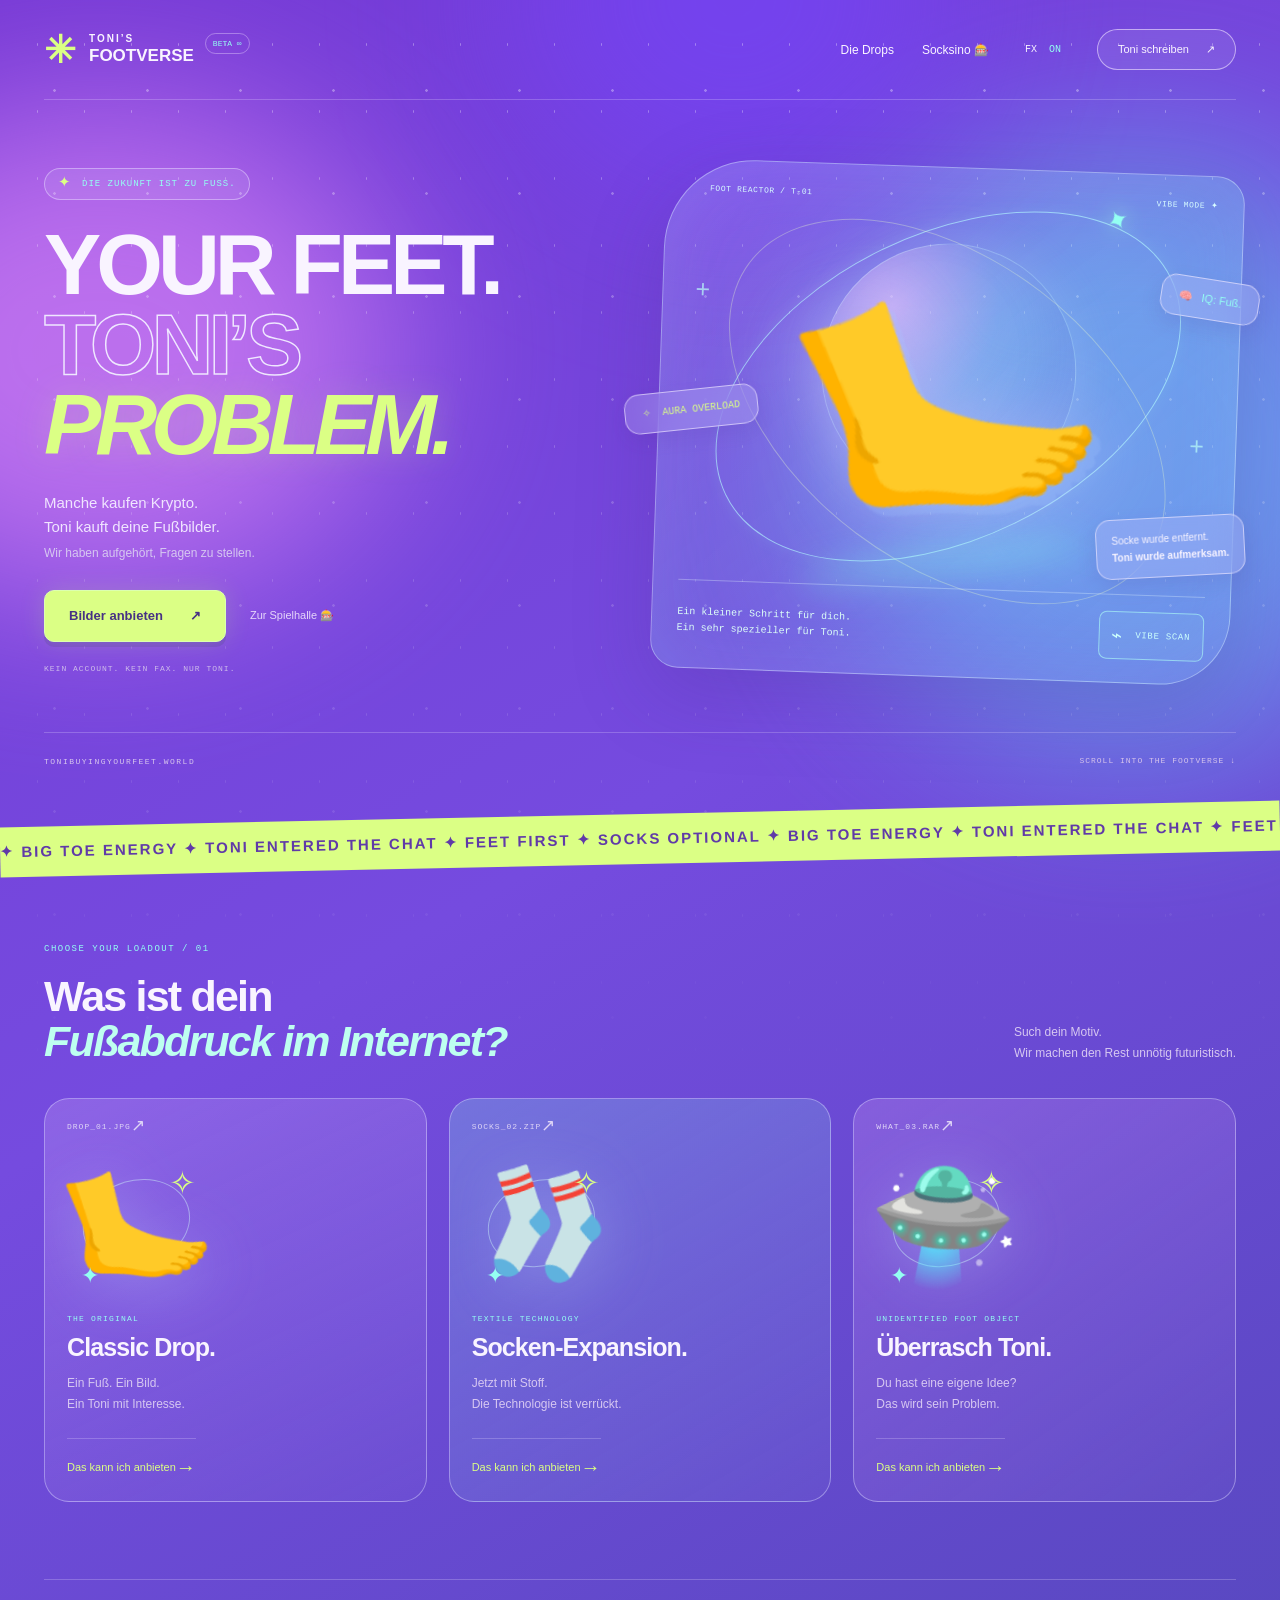
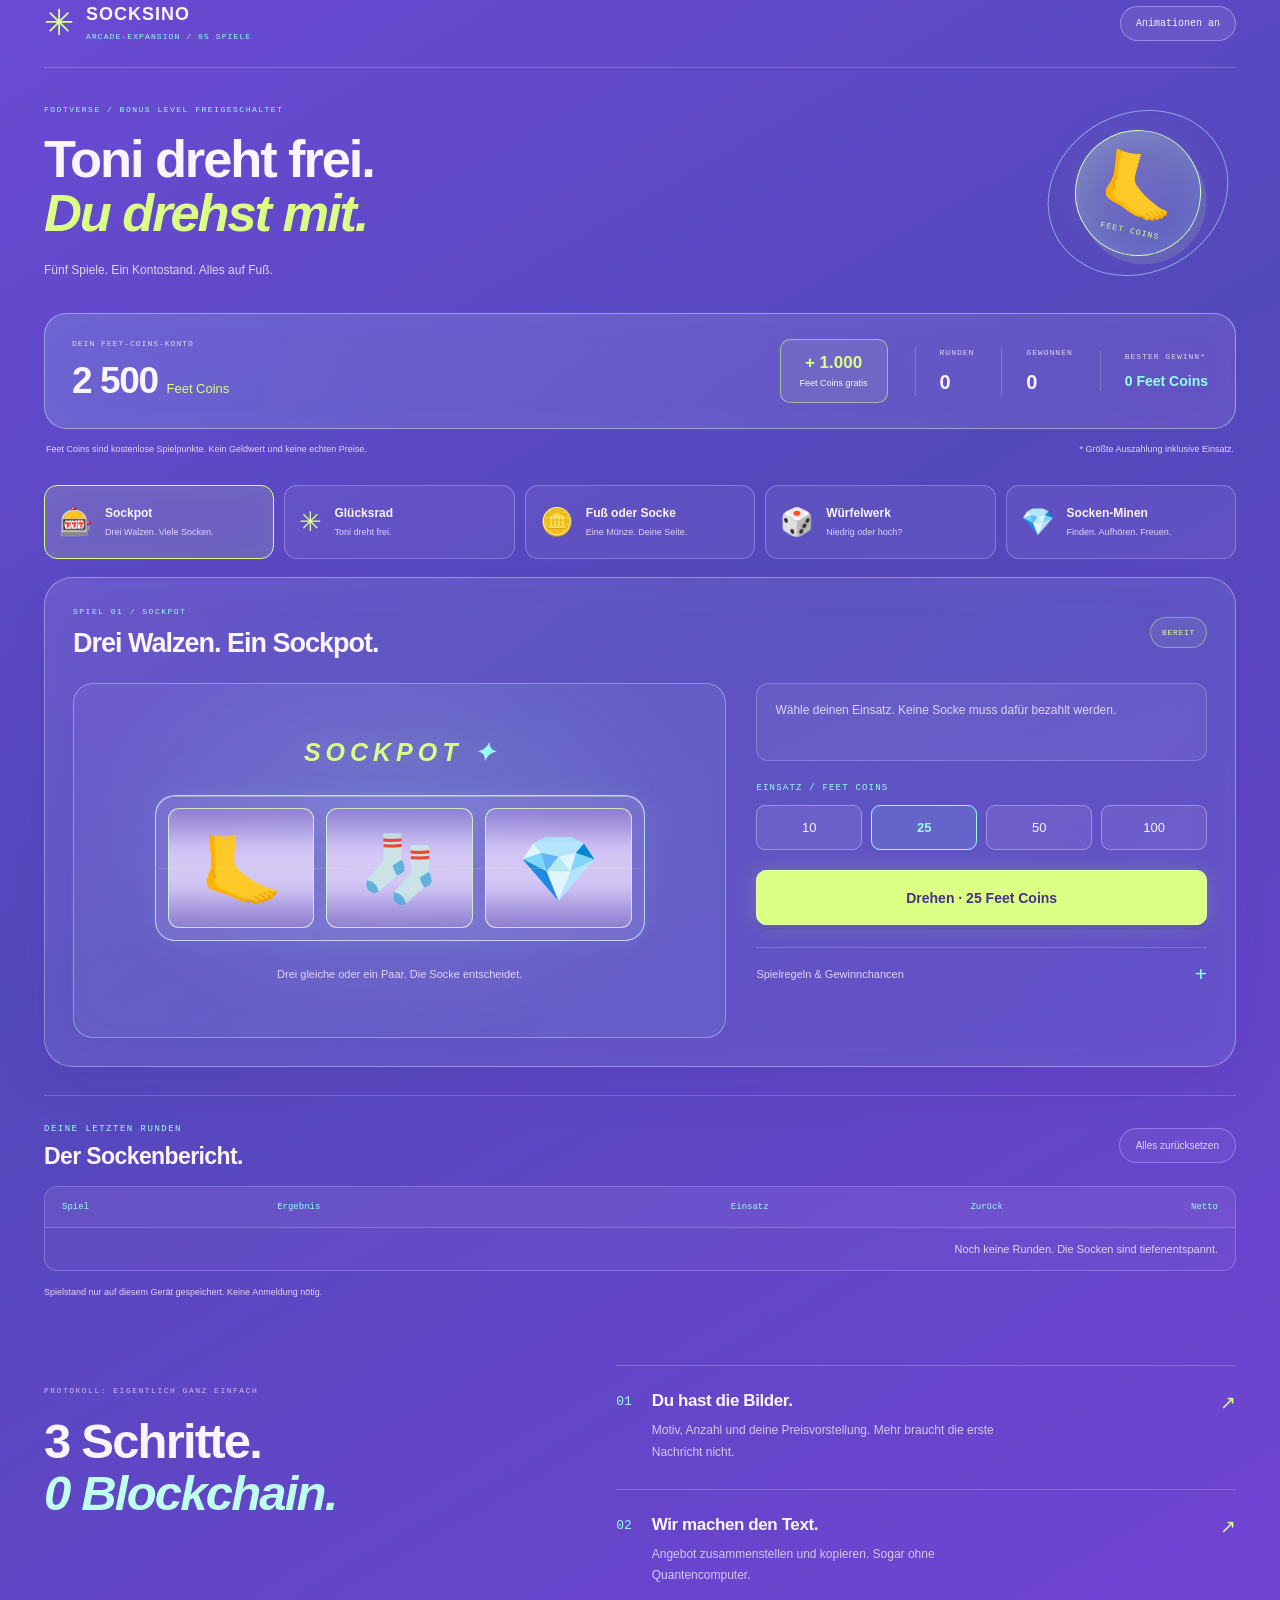
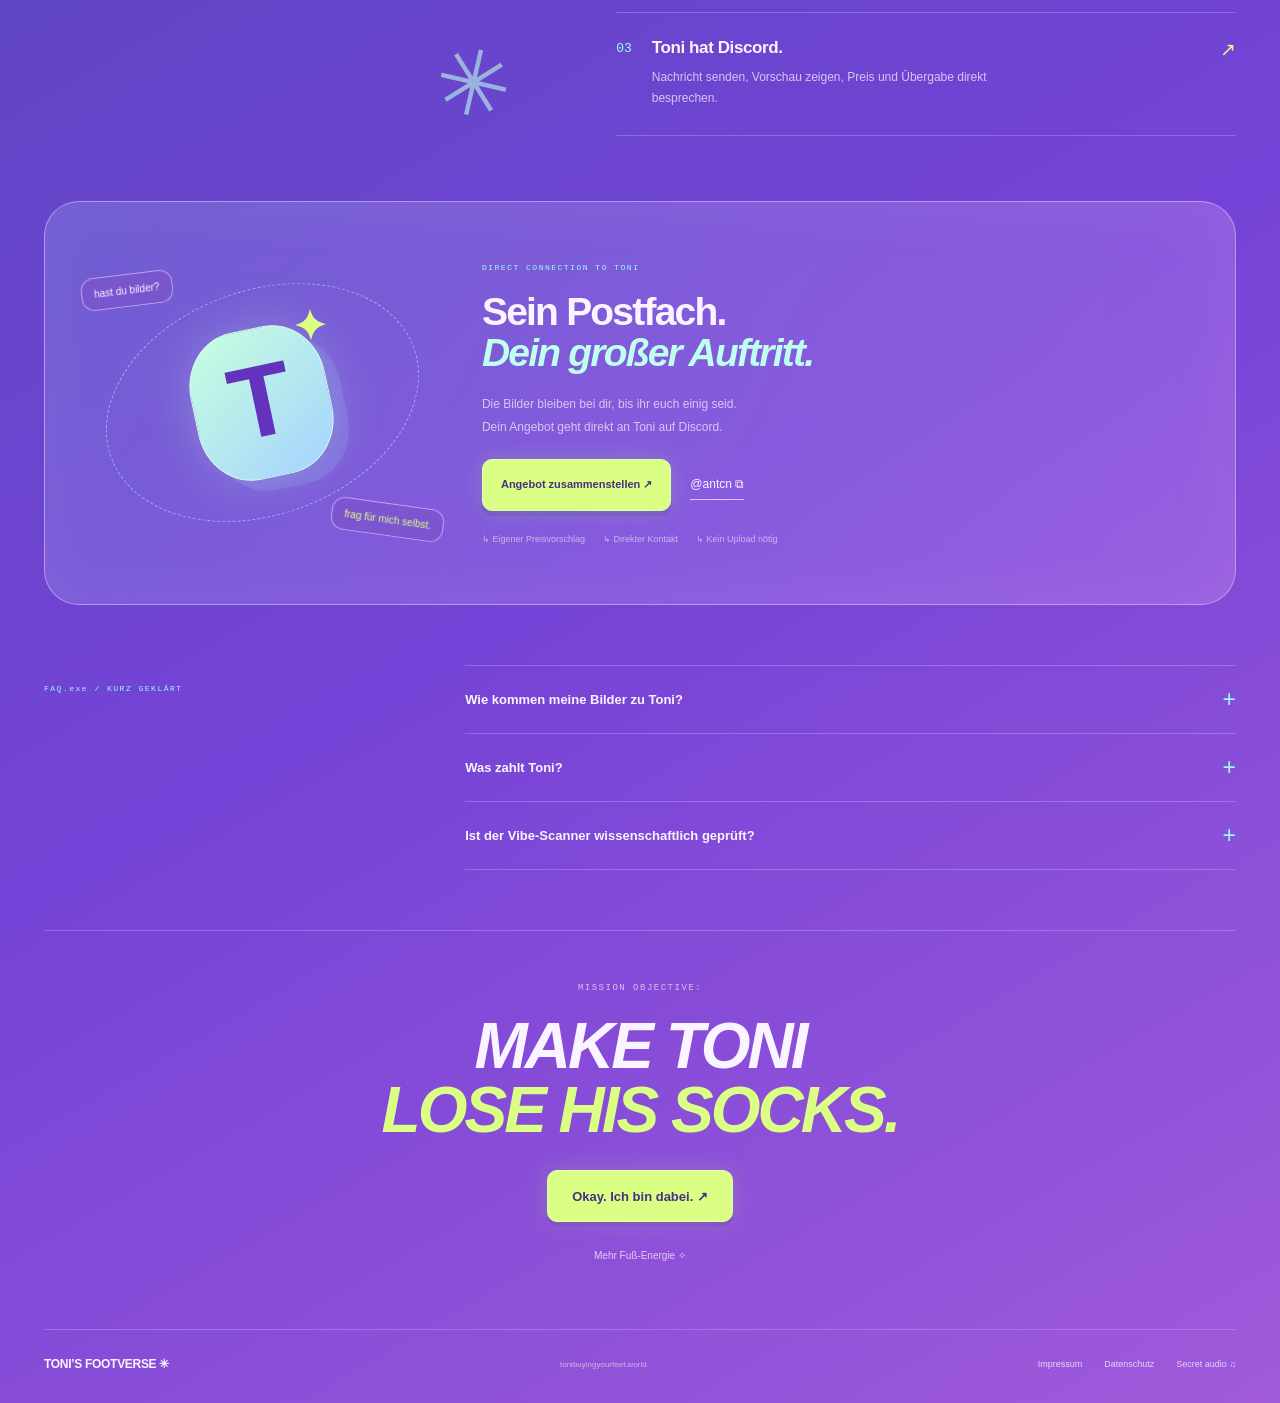
==== casino.html @ 52ac3784 "Add files via upload" ====
<!doctype html><html lang="de"><head><meta charset="utf-8"><meta name="viewport" content="width=device-width,initial-scale=1"><meta name="theme-color" content="#6338e6"><meta name="description" content="Tonis Socksino: fünf Spiele, kostenlose Feet Coins und sehr spezielle Lebensentscheidungen."><title>SOCKSINO — Tonis Spielhalle</title><link rel="icon" href="assets/favicon.svg"><link rel="stylesheet" href="styles.css?v=8"><meta property="og:type" content="website"><meta property="og:locale" content="de_AT"><meta property="og:site_name" content="Toni’s Footverse"><meta property="og:title" content="Toni hat ein Socksino eröffnet. Natürlich."><meta property="og:description" content="Slots, Glücksrad, Münzwurf, Würfel und Socken-Minen. Fünf Spiele mit kostenlosen Feet Coins. Null Finanzplan."><meta property="og:url" content="https://tonibuyingyourfeet.world/"><meta property="og:image" content="https://tonibuyingyourfeet.world/assets/footverse-share-v5.png"><meta property="og:image:width" content="1200"><meta property="og:image:height" content="630"><meta property="og:image:alt" content="Toni hat das Internet falsch benutzt. Fünf Spiele, null Plan."><meta name="twitter:card" content="summary_large_image"><link rel="canonical" href="https://tonibuyingyourfeet.world/"><script>
'use strict';
const game=location.hash.slice(1).replace(/^sockpot-/, '');
const allowed=['slots','wheel','coin','dice','mines'];
location.replace('index.html#sockpot'+(allowed.includes(game)?'-'+game:''));
</script></head><body><main class="legal shell"><p class="micro">SOCKSINO / UMGEZOGEN</p><h1>Die Spiele sind direkt im Footverse.</h1><p><a href="index.html#sockpot">Zur Spielhalle auf der Hauptseite →</a></p></main></body></html>
---- styles.css ----
@charset "UTF-8";
:root{--ink:#f9f4ff;--muted:#d6c7f1;--violet:#6534d4;--cyan:#94fff2;--acid:#dbff85;--line:#e7d9ff40;font-family:Arial,Helvetica,sans-serif;color:var(--ink);background:#7444dc;color-scheme:dark}*{box-sizing:border-box}html{scroll-behavior:smooth;scroll-padding-top:25px}body{margin:0;isolation:isolate;background:linear-gradient(150deg,#7539d5 0%,#754bdf 22%,#5348bb 49%,#7543d7 77%,#a05ada 100%);overflow-x:clip}button,input,textarea,select{font:inherit}button,a,summary{touch-action:manipulation}button{cursor:pointer;color:inherit;background:none}a{color:inherit;text-decoration:none}h1,h2,h3,p{margin:0}input,select,textarea{min-width:0}button:focus-visible,a:focus-visible,summary:focus-visible,input:focus-visible,textarea:focus-visible,select:focus-visible{outline:3px solid var(--acid);outline-offset:5px}[hidden]{display:none!important}button:disabled{cursor:wait}.shell{width:min(1320px,calc(100% - 88px));margin-inline:auto}.micro{font:9px/1.6 'Courier New',monospace;letter-spacing:1.5px}.skip{position:fixed;top:-90px;left:15px;z-index:99;padding:14px;background:var(--acid);color:#453076}.skip:focus{top:10px}.aurora{position:absolute;z-index:-1;inset:0 0 auto;height:950px;overflow:hidden;pointer-events:none}.aurora i{position:absolute;border-radius:50%;filter:blur(90px);opacity:.55;animation:drift 16s ease-in-out infinite alternate}.aurora i:nth-child(1){width:600px;height:500px;left:-200px;top:100px;background:#f597ff}.aurora i:nth-child(2){width:600px;height:600px;right:-150px;top:150px;background:#65d4fa;animation-delay:-5s}.aurora i:nth-child(3){width:450px;height:400px;right:25%;top:-200px;background:#7445ff;animation-delay:-10s}.starfield{position:absolute;inset:0 0 auto;height:1100px;pointer-events:none;z-index:-1;opacity:.35;background-image:radial-gradient(#fff 1px,transparent 1.5px),radial-gradient(#fff .6px,transparent 1px);background-size:93px 103px,47px 67px;background-position:8px 39px,61px 11px;mask-image:linear-gradient(#fff,transparent)}.nav{display:flex;align-items:center;justify-content:space-between;gap:20px;height:100px;border-bottom:1px solid var(--line)}.logo{display:flex;align-items:center;gap:11px;font-size:10px;line-height:1.25;font-weight:800;letter-spacing:2px}.logo b{font-size:17px;letter-spacing:0}.logo-symbol{font-size:38px;color:var(--acid);line-height:1}.logo small{align-self:flex-start;font:8px 'Courier New',monospace;letter-spacing:0;padding:5px 7px;margin-top:2px;border:1px solid #f2e2ff60;border-radius:20px;color:var(--cyan)}.nav nav{display:flex;align-items:center;gap:28px;font-size:12px}.fx-button{border:0;font:10px 'Courier New',monospace;padding:8px}.fx-button span{color:var(--cyan);margin-left:6px}.pill{border:1px solid #f2e7ff99;border-radius:50px;padding:13px 20px;background:#e9dcff18;font-size:11px}.pill span{margin-left:14px}.pill:hover{background:#f4ddff33}.hero{position:relative;display:grid;grid-template-columns:1fr 1fr;gap:35px;padding:67px 0 22px;align-items:center}.status-chip{display:inline-flex;align-items:center;gap:10px;border:1px solid #e8daff80;background:#ded5ff20;border-radius:30px;padding:9px 13px;color:var(--cyan);font:9px 'Courier New',monospace;letter-spacing:1px}.status-chip>span{color:var(--acid);font-size:15px;line-height:12px}.hero h1{font-size:clamp(58px,6.7vw,95px);font-weight:900;line-height:.93;letter-spacing:-5px;margin:25px 0 26px}.hero h1>span{-webkit-text-stroke:1.5px #efe7ff;color:transparent}.hero h1 em{font-style:italic;color:var(--acid);text-shadow:0 0 35px #d9ff9c35;letter-spacing:-6px}.hero-text{font-size:15px;line-height:1.65;color:#f0e5ff}.hero-text b{font-size:12px;font-weight:400;color:var(--muted)}.hero-buttons{display:flex;align-items:center;gap:24px;margin-top:25px}.neon-button{display:inline-flex;align-items:center;justify-content:center;gap:27px;padding:17px 24px;min-height:52px;border:1px solid #dcffb0;border-radius:10px;background:var(--acid);color:#473184;font-size:13px;font-weight:800;box-shadow:0 0 25px #c7ff8230,0 5px 0 #3c38702e;transition:transform .2s,box-shadow .2s}.neon-button:hover{transform:translateY(-3px);box-shadow:0 0 37px #c7ff8270,0 7px 0 #3c387025}.ghost-link{font-size:11px;color:#e6d6fa}.ghost-link:hover{color:var(--cyan)}.hero-micro{color:#cdbbea;margin-top:21px;font-size:8px;letter-spacing:1px}.chamber{position:relative;min-width:0;height:510px;border:1px solid #dbf3ff70;border-radius:90px 28px 70px 28px;background:linear-gradient(140deg,#c4b8ff35,#83efeb25 46%,#9b8bee0d);box-shadow:inset 0 0 70px #a4f0ff1c,0 25px 80px #422f883a;transform:rotate(2deg);perspective:700px}.chamber-label{display:flex;justify-content:space-between;position:absolute;left:43px;right:25px;top:23px;color:#d8fcff;font-size:8px;letter-spacing:.6px}.orbit{position:absolute;left:7%;top:13%;width:86%;height:60%;border:1px solid #b7ffffa0;border-radius:50%;pointer-events:none}.orbit-one{transform:rotate(-28deg);box-shadow:0 0 15px #b8fffc18}.orbit-two{transform:rotate(35deg);border-color:#eafcc957;top:18%}.orbit-one:after{content:'✦';position:absolute;right:2%;top:20%;color:var(--cyan);font-size:27px;filter:drop-shadow(0 0 10px #9fffdc)}.planet{position:absolute;width:255px;height:255px;left:50%;top:40%;transform:translate(-50%,-50%);background:radial-gradient(circle at 27% 25%,#f8ceff90,#cbf5ff25 40%,#d8ddff0a 65%);border:1px solid #cffbff40;border-radius:50%;box-shadow:inset -20px -20px 40px #6562c81c,0 0 50px #d7e5ff30}.hologram{position:absolute;inset:62px 0 100px;display:grid;place-items:center;animation:float 5s ease-in-out infinite}.mega-foot{display:block;font-family:'Apple Color Emoji','Segoe UI Emoji','Noto Color Emoji',sans-serif;font-size:225px;filter:drop-shadow(5px 12px 0 #a5caff38) drop-shadow(0 0 40px #dfcaff75);transform:rotate(-24deg);line-height:1.25;z-index:2}.foot-shadow{position:absolute;width:50%;height:30px;border-radius:50%;background:#81f9ee55;filter:blur(16px);bottom:0;transform:rotate(-9deg)}.bubble{position:absolute;border:1px solid #f3ecff9c;background:#c6c1ff45;backdrop-filter:blur(20px);padding:13px 17px;border-radius:15px;font-size:11px;box-shadow:0 8px 20px #50319520;z-index:3;animation:float 6s ease-in-out infinite}.bubble span{margin-right:6px}.bubble-a{right:-20px;top:102px;transform:rotate(7deg);color:var(--cyan);animation-delay:-2s}.bubble-b{left:-35px;top:230px;font:10px 'Courier New',monospace;color:var(--acid);transform:rotate(-8deg);animation-delay:-4s}.bubble-c{bottom:107px;right:-14px;font-size:10px;line-height:1.7;transform:rotate(-5deg);padding:12px 15px}.bubble-c b{font-weight:600}.crosshair{position:absolute;color:#bbfff8;font-size:25px;font-weight:200;opacity:.7}.cross-a{left:32px;top:115px}.cross-b{right:31px;top:255px}.reactor-controls{position:absolute;left:25px;right:25px;bottom:23px;display:flex;align-items:center;justify-content:space-between;gap:15px;padding-top:16px;border-top:1px solid #edffff50}.reactor-controls p{font:10px/1.6 'Courier New',monospace;color:#ddfff7;max-width:250px}.reactor-controls button{border:1px solid #affff59c;color:#ccfffc;background:#a5ffff15;border-radius:8px;padding:12px;font:9px 'Courier New',monospace;white-space:nowrap;letter-spacing:.7px}.reactor-controls button:hover{background:#a5ffff35}.reactor-controls button span{font-size:18px;vertical-align:middle;margin-right:6px}.scan-beam{position:absolute;inset:20% 6% auto;height:2px;background:var(--acid);box-shadow:0 0 24px 5px #d3ff85a0;opacity:0;z-index:4}.scanning .scan-beam{animation:scan 1.1s ease-in-out 1}.hero-caption{grid-column:1/-1;display:flex;justify-content:space-between;border-top:1px solid var(--line);padding:23px 0 0;margin-top:20px;color:#d8c6ed}.hero-caption .micro{font-size:8px}.scroll-indicator{font:8px 'Courier New',monospace;letter-spacing:1px}.ticker{background:var(--acid);color:#603aa8;margin-top:23px;padding:15px 0;overflow:hidden;transform:rotate(-1.2deg);width:100%;font-size:15px;font-weight:900;letter-spacing:2px;line-height:1.3}.ticker>div{white-space:nowrap;display:block;width:max-content;animation:ticker 28s linear infinite}.drops{padding:79px 0 67px}.section-title{display:flex;justify-content:space-between;align-items:flex-end;gap:30px;margin-bottom:33px}.section-title .micro{color:var(--cyan);margin-bottom:17px}h2{font-size:43px;line-height:1.06;letter-spacing:-1.8px;font-weight:800}h2 em{font-style:italic;color:#befff0;font-weight:800}.section-title>p{font-size:12px;line-height:1.8;color:var(--muted)}.drop-grid{display:grid;grid-template-columns:repeat(3,minmax(0,1fr));gap:22px}.drop-card{position:relative;display:flex;flex-direction:column;text-align:left;border:1px solid #dbd8ff75;border-radius:25px;padding:22px;background:linear-gradient(155deg,#e8c6ff35,#ccbaff0a);min-width:0;overflow:hidden;transition:transform .25s,box-shadow .25s}.drop-card:hover{transform:translateY(-8px) rotate(-1deg);box-shadow:0 18px 35px #3c24883b;border-color:var(--cyan)}.drop-card.socks{background:linear-gradient(150deg,#83ffe63a,#bdd9ff0b)}.drop-card.mystery{background:linear-gradient(145deg,#edafff35,#f0c8ff08)}.drop-code{display:flex;justify-content:space-between;font-size:8px;color:#dfd5f6;letter-spacing:1px}.drop-code>span{font-size:17px;line-height:12px}.drop-art{display:grid;place-items:center;position:relative;height:180px}.drop-emoji{font-family:'Apple Color Emoji','Segoe UI Emoji','Noto Color Emoji',sans-serif;font-size:112px;transform:rotate(-17deg);filter:drop-shadow(0 10px 30px #c4ddff4d);transition:transform .3s}.drop-card:hover .drop-emoji{transform:rotate(8deg) scale(1.06)}.mini-orbit{position:absolute;width:78%;height:48%;border:1px solid #d4fff870;border-radius:50%;transform:rotate(-17deg)}.star{position:absolute;color:var(--acid)}.s1{right:8%;top:30px;font-size:32px}.s2{left:10%;bottom:25px;font-size:22px;color:var(--cyan)}.drop-text{display:flex;flex-direction:column}.drop-text small{font:8px 'Courier New',monospace;letter-spacing:1.2px;color:var(--cyan);margin-bottom:11px}.drop-text strong{font-size:25px;letter-spacing:-.9px;line-height:1.1;margin-bottom:12px}.drop-text>span{font-size:12px;color:var(--muted);line-height:1.7}.drop-footer{display:flex;justify-content:space-between;align-items:center;border-top:1px solid var(--line);padding-top:17px;margin-top:24px;font-size:11px;color:var(--acid)}.drop-footer b{font-size:20px}.connection{display:grid;grid-template-columns:.9fr 1.1fr;gap:65px;padding-bottom:65px}.connection-heading{position:relative;padding-top:20px}.connection-heading .micro{color:#d4baf4;margin-bottom:18px;font-size:8px}.connection h2{font-size:49px}.huge-spark{position:absolute;bottom:0;right:40px;font-size:91px;color:#b7fce79c;transform:rotate(13deg)}.connection-steps article{display:flex;align-items:flex-start;gap:20px;padding:25px 0;border-bottom:1px solid var(--line)}.connection-steps article:first-child{border-top:1px solid var(--line)}.step-index{font:13px 'Courier New',monospace;color:var(--cyan);padding-top:3px}.connection-steps h3{font-size:17px;margin-bottom:9px;letter-spacing:-.4px}.connection-steps p{font-size:12px;line-height:1.8;color:var(--muted);max-width:350px}.connection-steps article>span:last-child{margin-left:auto;color:var(--acid);font-size:19px}.transmission{display:grid;grid-template-columns:.65fr 1.35fr;gap:50px;padding:40px 47px;border:1px solid #ead6ff80;border-radius:35px;background:linear-gradient(115deg,#aef2ff23,#efb3ff35);box-shadow:inset 0 0 70px #f6d5ff12}.transmission-art{position:relative;min-height:270px;display:grid;place-items:center}.toni-avatar{position:relative;width:137px;height:150px;border-radius:38%;border:1px solid #d7ffec;background:linear-gradient(145deg,#c7ffde,#a4d3ff);color:#6433be;font-size:102px;line-height:145px;font-weight:900;text-align:center;transform:rotate(-12deg);box-shadow:13px 13px 0 #9bd8ed25,0 0 50px #bfffdb40}.toni-avatar>span{position:absolute;font-size:41px;right:-12px;top:-63px;color:var(--acid);transform:rotate(10deg)}.avatar-orbit{position:absolute;width:95%;height:70%;border:1px dashed #b2fff58c;border-radius:50%;transform:rotate(-20deg)}.floating-chat{position:absolute;z-index:2;padding:10px 12px;border:1px solid #dcc9ffb0;border-radius:13px;background:#7c52cbaa;font-size:10px;backdrop-filter:blur(12px);white-space:nowrap}.chat-one{left:-11px;top:32px;transform:rotate(-7deg)}.chat-two{right:-12px;bottom:28px;transform:rotate(8deg);color:var(--acid)}.transmission-copy{padding:20px 0}.transmission-copy>.micro{color:var(--cyan);font-size:8px;margin-bottom:16px}.transmission-copy h2{font-size:39px}.transmission-copy>p:not(.micro){font-size:12px;line-height:1.9;color:var(--muted);margin:20px 0}.transmission-actions{display:flex;align-items:center;gap:19px;flex-wrap:wrap}.transmission-actions .neon-button{font-size:11px;padding:15px 18px}.handle-button{border:0;border-bottom:1px solid #d9c6ff;padding:8px 0;font-size:12px}.contact-notes{display:flex;flex-wrap:wrap;gap:18px;margin-top:23px;font-size:9px;color:#cbb5ec}.faq{display:grid;grid-template-columns:.65fr 1.35fr;gap:50px;padding-block:60px}.faq>.micro{color:var(--cyan);margin-top:18px;font-size:8px}.faq>div{border-top:1px solid var(--line)}details{border-bottom:1px solid var(--line)}summary{cursor:pointer;list-style:none;display:flex;align-items:center;justify-content:space-between;gap:20px;padding-block:20px;font-size:13px;font-weight:600}summary::-webkit-details-marker{display:none}summary span{font-size:23px;font-weight:400;color:var(--cyan)}details[open] summary span{transform:rotate(45deg)}details p{font-size:12px;line-height:1.9;color:var(--muted);padding:0 30px 23px 0}.ending{text-align:center;position:relative;border-top:1px solid var(--line);padding:45px 0 60px}.ending>.micro{color:#d6c0ec;font-size:9px}.ending h2{font-size:clamp(36px,5vw,65px);font-style:italic;letter-spacing:-3px;line-height:.99;margin:20px 0 28px}.ending h2>span{color:var(--acid)}.chaos-button{display:block;margin:20px auto 0;border:0;color:#e1cdef;font-size:10px;padding:8px}.chaos-button:hover{color:var(--acid)}.footer{border-top:1px solid var(--line);display:flex;align-items:center;justify-content:space-between;gap:20px;padding-block:27px 32px}.footer-logo{font-size:12px;font-weight:900;letter-spacing:-.3px}.footer>span{font-size:8px;color:#ceb5e5}.footer>div{display:flex;align-items:center;gap:22px;font-size:9px;color:#e8d5f8}.footer button{border:0;padding:0;font-size:9px}dialog{position:fixed;color:var(--ink);border:1px solid #d9bcffbd;border-radius:25px;padding:35px;background:linear-gradient(140deg,#784bd2,#6846b7);width:min(620px,calc(100% - 30px));max-height:calc(100dvh - 36px);overflow:auto;box-shadow:0 0 100px #aaceff30,0 20px 100px #43398170}dialog::backdrop{background:#453c8d9c;backdrop-filter:blur(12px)}body:has(dialog[open]){overflow:hidden}.close-dialog{position:absolute;right:17px;top:13px;font-size:28px;font-weight:300;border:0;padding:0 5px;line-height:1}.close-dialog:hover{color:var(--acid)}dialog .micro{color:var(--cyan);font-size:8px;margin-right:18px}dialog h2{font-size:36px;margin:17px 0 28px;letter-spacing:-1.5px}.form-row{display:grid;grid-template-columns:1fr 1fr;gap:18px}form label{display:block;font-size:11px;line-height:1.5;margin-bottom:18px}form small{font-size:9px;color:#d0bdeb;margin-left:4px}input:not([type=checkbox]),select,textarea{display:block;width:100%;padding:12px;margin-top:8px;border:1px solid #ccafe88a;border-radius:8px;color:var(--ink);background:#e0ccff15;font-size:12px;line-height:1.5}input::placeholder,textarea::placeholder{color:#c9b4e7}select{height:44px}select option{background:#7250be}textarea{resize:vertical}input:disabled{opacity:.4}.check-label{display:flex;align-items:center;gap:8px;font-size:11px;color:#d8c6f0}.check-label input{width:16px;height:16px;accent-color:var(--acid);flex:none}.offer-summary{display:flex;justify-content:space-between;gap:15px;align-items:center;border-top:1px solid var(--line);padding-block:18px}.offer-summary .micro{margin:0;font-size:8px}.offer-summary strong{font-size:12px;text-align:right;color:#e8ffd0}.full{width:100%;justify-content:space-between}.form-footnote{font-size:10px;text-align:center;color:#cbb7e8;margin-top:14px;line-height:1.6}.message-label{font-size:11px;color:#decbf5}#message{margin-top:13px;font-size:12px;line-height:1.8;background:#d0b4ff15}.message-actions{display:flex;gap:12px;margin-top:20px}.message-actions>*{flex:1;font-size:11px;padding:14px}.outline-button{display:inline-flex;align-items:center;justify-content:center;border:1px solid #cbb3ee;border-radius:10px;color:#ecdeff}.outline-button:hover{background:#ddc3ff28}.message-tools{display:flex;justify-content:space-between;gap:15px;margin-top:20px}.text-button{border:0;border-bottom:1px solid #bba4d8;padding:3px 0;font-size:10px;color:#ecddfa}.message-note{font-size:10px;line-height:1.7;color:#cdb8e5;margin:20px 0;border-top:1px solid var(--line);padding-top:14px}#audio-dialog{max-width:470px}audio{width:100%}#toast{position:fixed;bottom:25px;left:50%;transform:translateX(-50%);z-index:90;border:1px solid #d5ffd4;border-radius:14px;background:#d9ff9e;color:#553887;padding:14px 21px;font-size:12px;line-height:1.5;box-shadow:0 0 35px #c5ffd630;width:max-content;max-width:calc(100% - 32px)}#particle-layer{position:fixed;inset:0;pointer-events:none;z-index:40;overflow:hidden}.confetti{position:absolute;left:var(--x);bottom:-60px;font-size:var(--size);animation:confetti 2.8s ease-out forwards;animation-delay:var(--delay)}.legal{max-width:760px;padding-block:50px 70px}.legal h1{font-size:46px;margin-bottom:30px}.legal h2{font-size:25px;margin:30px 0 16px}.legal p{font-size:13px;line-height:1.9;color:var(--muted)}.legal a{text-decoration:underline}.legal .micro{color:var(--cyan)}.fx-off *,.fx-off *:before,.fx-off *:after{animation:none!important;transition:none!important}.fx-off .scan-beam{display:none}.fx-off .confetti{display:none}
@keyframes float{0%,100%{translate:0 0}50%{translate:0 -14px}}@keyframes drift{to{translate:75px 60px;scale:1.15}}@keyframes ticker{to{transform:translateX(-50%)}}@keyframes scan{0%{opacity:0;top:18%}15%{opacity:.8}85%{opacity:.8}100%{opacity:0;top:73%}}@keyframes confetti{0%{translate:0 0;opacity:0;rotate:0deg}15%{opacity:1}100%{translate:var(--dx) -100vh;opacity:0;rotate:var(--rotation)}}
@media(min-width:1600px){.hero h1{font-size:97px}}
@media(max-width:1150px){.shell{width:calc(100% - 64px)}.hero{gap:30px}.hero h1{font-size:77px;letter-spacing:-4px}.hero h1 em{letter-spacing:-5px}.chamber{height:475px}.mega-foot{font-size:190px}.planet{width:225px;height:225px}.bubble-b{left:-20px;top:220px;font-size:8px}.bubble-a{right:-12px;font-size:10px}.bubble-c{right:-10px;font-size:9px}.reactor-controls{left:21px;right:21px;gap:8px}.reactor-controls p{font-size:8px}.reactor-controls button{padding:10px 8px;font-size:8px}.drop-text strong{font-size:23px}.transmission{gap:30px;padding:30px}.transmission-copy h2{font-size:33px}.contact-notes{gap:12px;font-size:8px}.transmission-actions{gap:15px}.transmission-actions .neon-button{font-size:10px}.connection{gap:40px}}
@media(max-width:850px){.shell{width:calc(100% - 44px)}.nav{height:85px}.nav nav{gap:18px}.hero{padding-top:43px;gap:24px}.hero h1{font-size:61px;letter-spacing:-3px}.hero h1 em{letter-spacing:-3.5px}.status-chip{font-size:7px;padding:8px 10px;letter-spacing:.7px}.hero-text{font-size:13px}.hero-text b{font-size:10px}.hero-buttons{flex-wrap:wrap;gap:17px;margin-top:20px}.hero-buttons .neon-button{font-size:12px;padding:14px 19px;min-height:48px}.hero-micro{font-size:7px;letter-spacing:.4px}.chamber{height:430px;border-radius:60px 25px 50px 25px}.chamber-label{left:28px;right:19px;top:21px;font-size:6px}.mega-foot{font-size:168px}.planet{width:190px;height:190px}.bubble-a{font-size:9px;top:89px;padding:10px}.bubble-b{font-size:7px;padding:11px;top:206px;left:-18px}.bubble-c{font-size:8px;bottom:105px;padding:10px}.reactor-controls{display:block;bottom:16px;padding-top:10px}.reactor-controls p{font-size:8px;margin-bottom:8px}.reactor-controls button{width:100%;padding:6px}.hero-caption{margin-top:15px}.hero-caption .micro{font-size:7px}.scroll-indicator{font-size:7px;letter-spacing:.4px}.ticker{font-size:12px;padding:13px 0}.drops{padding-top:57px;padding-bottom:48px}h2{font-size:35px}.section-title{display:block}.section-title>p{margin-top:18px;font-size:11px}.section-title>p br{display:none}.drop-grid{gap:14px}.drop-card{padding:17px;border-radius:20px}.drop-art{height:148px}.drop-emoji{font-size:85px}.drop-text strong{font-size:20px}.drop-text small{font-size:6px;letter-spacing:.8px}.drop-text>span{font-size:10px}.drop-footer{font-size:9px;margin-top:19px}.drop-code{font-size:6px;letter-spacing:.5px}.drop-art .s1{font-size:25px}.connection{grid-template-columns:.8fr 1.2fr;gap:25px;padding-bottom:48px}.connection h2{font-size:39px}.connection-heading .micro{font-size:7px;letter-spacing:.6px}.connection-steps article{gap:12px;padding-block:20px}.connection-steps h3{font-size:15px}.connection-steps p{font-size:11px}.huge-spark{font-size:80px;right:25px;bottom:10px}.transmission{grid-template-columns:.7fr 1.3fr;gap:25px;padding:28px 25px}.transmission-copy h2{font-size:31px}.transmission-copy>p:not(.micro){font-size:11px}.transmission-art{min-height:250px}.toni-avatar{width:110px;height:120px;font-size:80px;line-height:115px;border-radius:35px}.floating-chat{font-size:8px;padding:9px}.chat-one{left:-11px;top:50px}.chat-two{right:-10px;bottom:49px}.faq{grid-template-columns:.7fr 1.3fr;gap:25px;padding-block:45px}.faq>.micro{font-size:7px;letter-spacing:.5px}summary{font-size:12px}details p{font-size:11px}.ending h2{font-size:46px}.footer{flex-wrap:wrap}.footer>span{margin-left:auto}.footer>div{width:100%;border-top:1px solid var(--line);padding-top:18px}}
@media(max-width:600px){.shell{width:calc(100% - 36px)}.nav{height:80px}.logo{gap:8px;font-size:8px;letter-spacing:1.3px}.logo b{font-size:13px}.logo-symbol{font-size:30px}.logo small{display:none}.nav nav>a{display:none}.nav nav{gap:10px}.fx-button{font-size:8px;padding:7px 0}.fx-button span{margin-left:3px}.pill{font-size:9px;padding:11px 12px}.pill span{margin-left:7px}.hero{grid-template-columns:1fr;padding-top:31px;gap:30px}.hero h1{font-size:clamp(52px,16vw,92px);letter-spacing:-4px;margin:22px 0}.hero h1 em{letter-spacing:-4.5px}.status-chip{font-size:8px;padding:9px 12px}.hero-text{font-size:14px}.hero-text b{font-size:11px}.hero-buttons{gap:24px}.hero-buttons .neon-button{font-size:12px;padding:16px 22px}.ghost-link{font-size:10px}.hero-micro{font-size:7px;letter-spacing:.7px;margin-top:17px}.chamber{height:420px;margin:6px 9px 0;transform:rotate(1deg)}.chamber-label{font-size:7px}.mega-foot{font-size:196px}.hologram{inset:46px 0 109px}.planet{width:225px;height:225px}.bubble-a{top:82px;right:-14px;font-size:10px}.bubble-b{top:215px;left:-14px;font-size:8px;padding:12px}.bubble-c{bottom:101px;right:-13px;font-size:9px}.reactor-controls{display:flex;gap:12px;bottom:17px;left:18px;right:18px;padding-top:15px}.reactor-controls p{font-size:8px;margin:0;max-width:180px}.reactor-controls button{width:auto;padding:10px 8px;font-size:8px}.hero-caption{margin-top:0;padding-top:19px;gap:15px}.hero-caption .micro{font-size:6px;letter-spacing:.5px}.scroll-indicator{font-size:6px;letter-spacing:.2px}.ticker{margin-top:9px;font-size:11px;letter-spacing:1px;padding-block:12px}.drops{padding-block:44px}.section-title{margin-bottom:24px}.section-title .micro{font-size:8px;letter-spacing:1px;margin-bottom:14px}.section-title h2{font-size:34px;letter-spacing:-1.5px;line-height:1.07}.section-title>p{font-size:11px;line-height:1.7;margin-top:15px}.drop-grid{grid-template-columns:1fr;gap:17px}.drop-card{display:grid;grid-template-columns:.8fr 1.2fr;gap:0 15px;padding:20px;border-radius:23px;align-items:center}.drop-code{grid-column:1/-1;margin-bottom:13px;font-size:7px}.drop-art{height:160px;grid-row:2;grid-column:1}.drop-emoji{font-size:84px}.mini-orbit{width:110%;height:45%}.s1{right:0;top:19px}.s2{left:0;bottom:20px}.drop-text{grid-row:2;grid-column:2}.drop-text small{font-size:7px;line-height:1.5;letter-spacing:.7px;margin-bottom:8px}.drop-text strong{font-size:23px;letter-spacing:-.9px;line-height:1.05}.drop-text>span{font-size:11px;line-height:1.7}.drop-text>span br{display:none}.drop-footer{grid-column:1/-1;margin-top:7px;font-size:11px;padding-top:14px}.connection{grid-template-columns:1fr;gap:27px;padding-bottom:42px}.connection-heading{padding-top:0}.connection-heading .micro{font-size:7px;letter-spacing:.8px;margin-bottom:13px}.connection h2{font-size:40px}.huge-spark{font-size:82px;right:14px;bottom:0}.connection-steps article{padding-block:22px;gap:18px}.connection-steps h3{font-size:16px}.connection-steps p{font-size:11px}.transmission{grid-template-columns:1fr;gap:0;padding:15px 22px 26px;border-radius:28px}.transmission-art{min-height:218px;width:min(260px,100%);margin:auto}.avatar-orbit{width:100%;height:75%}.toni-avatar{width:117px;height:124px;font-size:85px;line-height:120px}.chat-one{top:27px;left:-9px;font-size:9px}.chat-two{bottom:24px;right:-15px;font-size:9px}.transmission-copy{padding-top:8px;padding-bottom:0}.transmission-copy>.micro{font-size:7px;letter-spacing:.7px;margin-bottom:14px}.transmission-copy h2{font-size:33px;letter-spacing:-1.4px}.transmission-copy>p:not(.micro){font-size:11px;margin-block:18px}.transmission-copy>p br{display:none}.transmission-actions{gap:18px}.transmission-actions .neon-button{width:100%;font-size:11px;justify-content:space-between}.handle-button{font-size:11px}.contact-notes{gap:9px;font-size:8px;margin-top:19px}.faq{grid-template-columns:1fr;gap:20px;padding-block:38px}.faq>.micro{margin:0;font-size:8px;letter-spacing:1px}summary{font-size:12px;padding-block:19px}details p{font-size:11px}.ending{padding-top:32px;padding-bottom:34px}.ending h2{font-size:clamp(35px,8.5vw,50px);letter-spacing:-1.8px;line-height:1.03;margin:17px 0 23px}.ending .neon-button{font-size:11px;padding:15px 21px}.ending>.micro{font-size:8px}.chaos-button{font-size:10px}.footer{padding-block:24px;gap:16px}.footer-logo{font-size:10px}.footer>span{font-size:7px}.footer>div{font-size:9px;gap:21px}.footer button{font-size:9px}dialog{padding:26px 20px;border-radius:20px}dialog h2{font-size:31px;margin:16px 0 24px}dialog .micro{font-size:7px;letter-spacing:.8px}.form-row{gap:12px}form label{font-size:10px;margin-bottom:16px}form small{font-size:8px;margin-left:1px}input:not([type=checkbox]),textarea{font-size:16px;padding:11px 9px}input::placeholder,textarea::placeholder{font-size:11px}select{font-size:12px;padding-inline:8px}.check-label{font-size:10px;line-height:1.5;gap:7px}.offer-summary strong{font-size:11px}.offer-summary .micro{font-size:7px}.full{font-size:12px;gap:15px}.form-footnote{font-size:9px}.message-actions{flex-direction:column}.message-actions>*{min-height:47px}.message-tools{flex-wrap:wrap;gap:14px}.message-note{font-size:9px}.message-label{font-size:10px}#message{font-size:12px}.legal{padding-block:35px}.legal h1{font-size:36px}.legal h2{font-size:24px}.legal p{font-size:12px}}
@media(prefers-reduced-motion:reduce){html{scroll-behavior:auto}*,*:before,*:after{animation:none!important;transition:none!important}.confetti{display:none}.scan-beam{display:none}}
.lore-box{padding:23px;border:1px solid var(--line);border-radius:17px;background:#d1c8ff17;margin:28px 0}.lore-box h2{margin-top:0}.lore-box p{font-style:italic}.operator-note{padding:17px 20px;border-left:3px solid var(--acid);background:#d9ff850d;margin-top:33px}.operator-note p{font-size:11px}.legal .text-button{font-size:12px;margin-top:13px}.legal .legal-status{margin-top:15px;color:var(--acid);font-size:11px}
@media(max-width:600px){.legal .lore-box{padding:18px}.operator-note{padding:14px}}
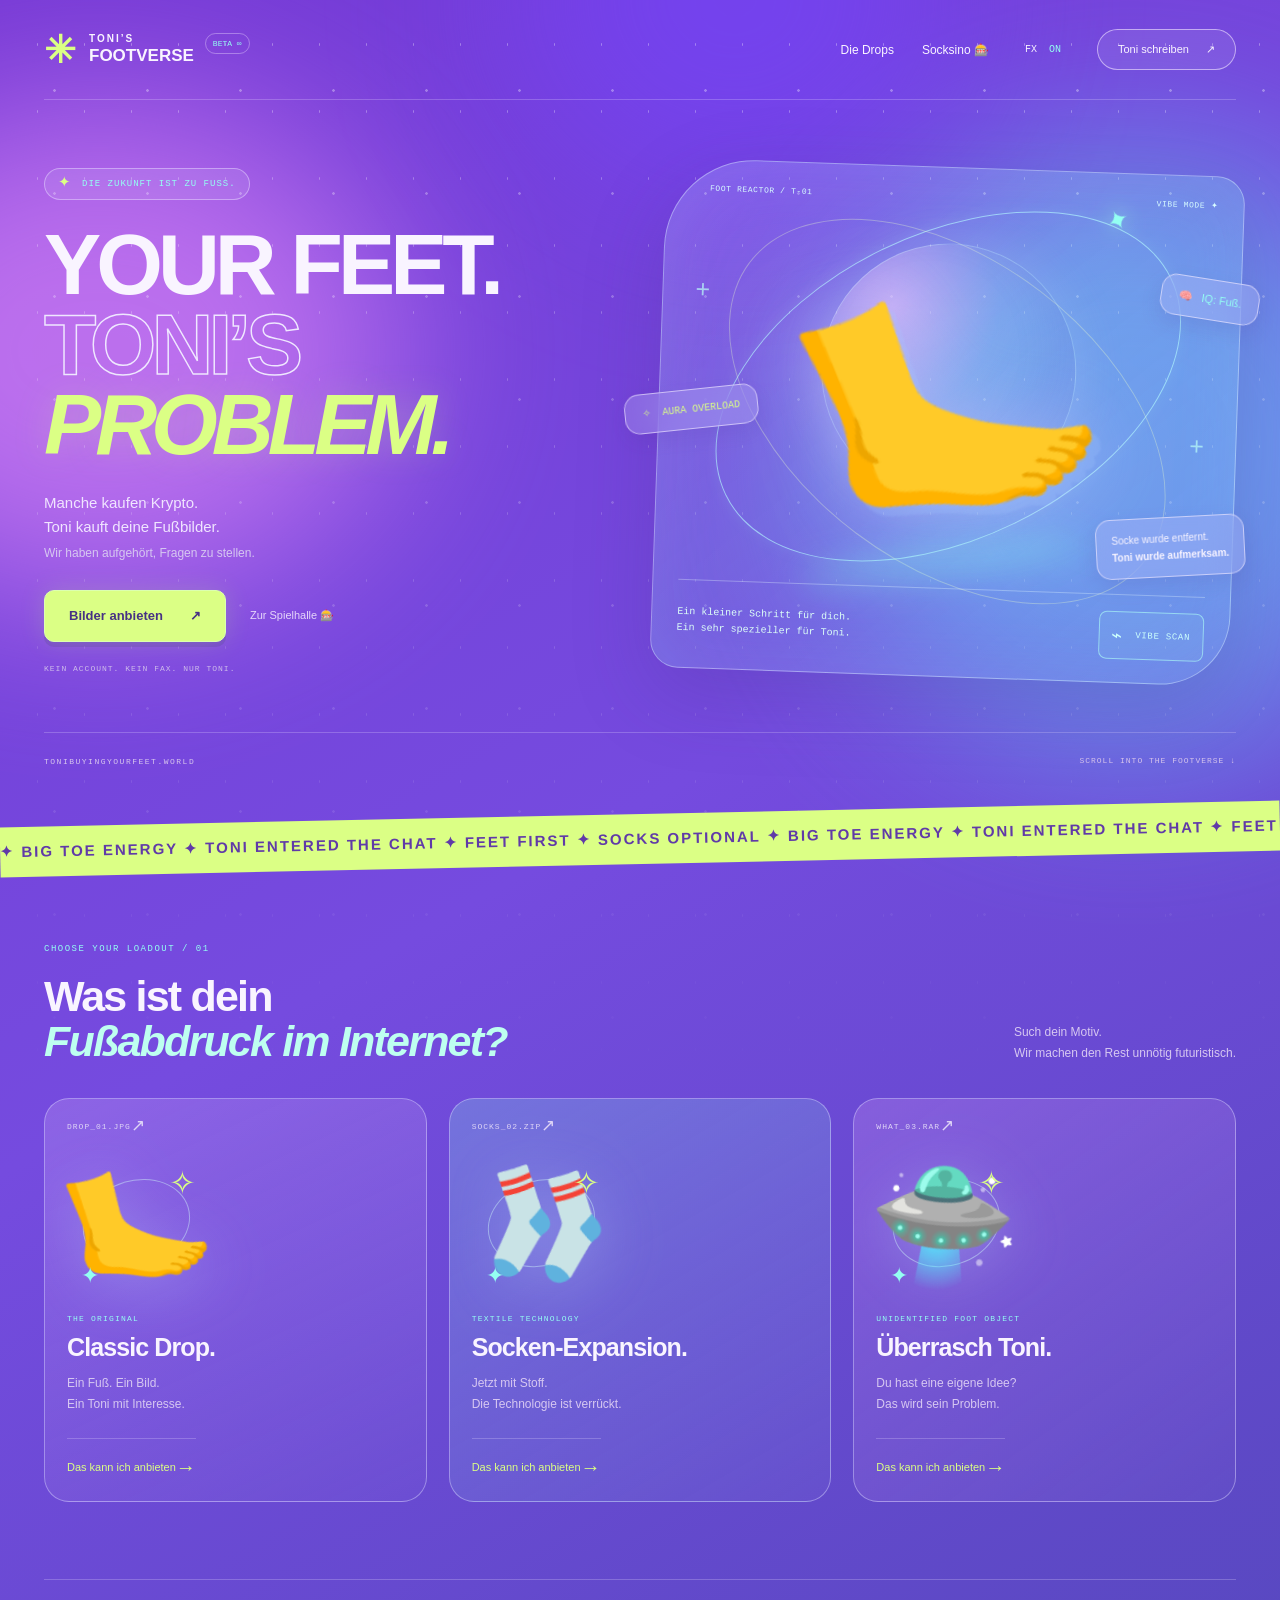
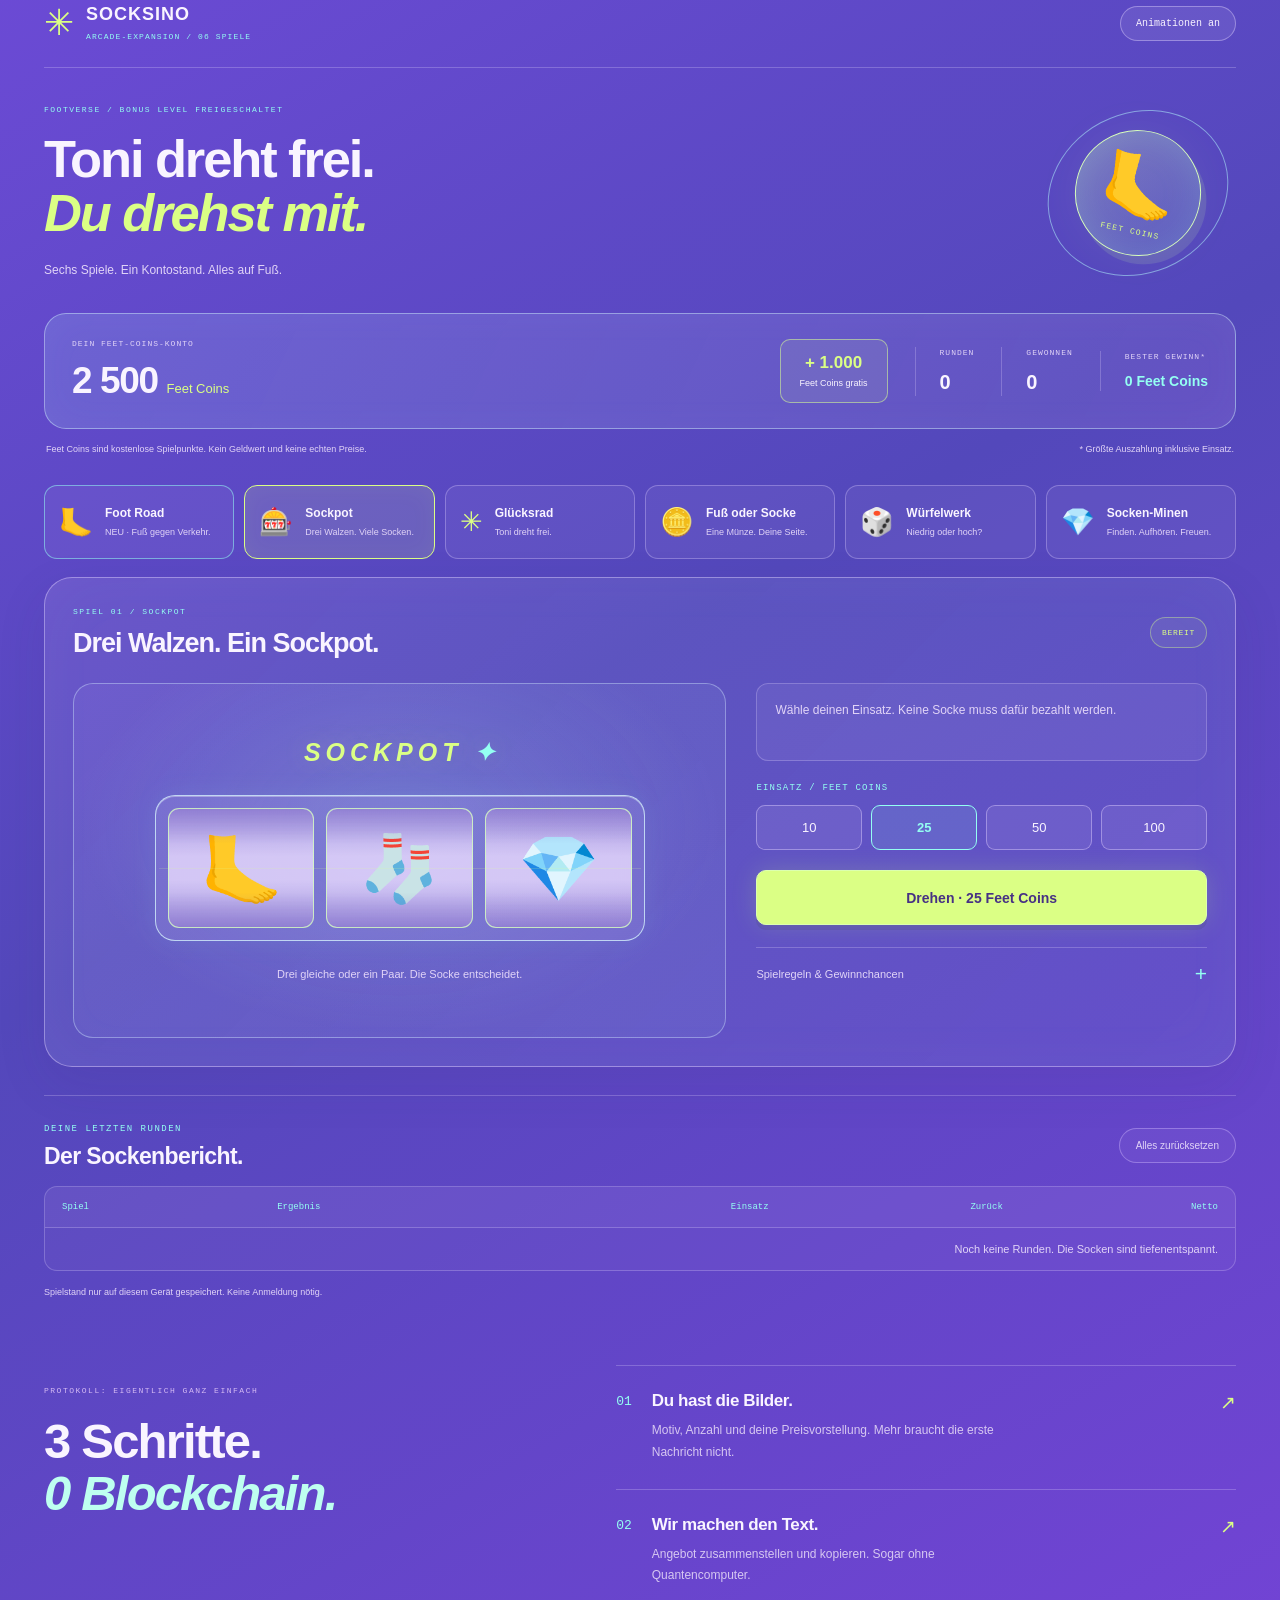
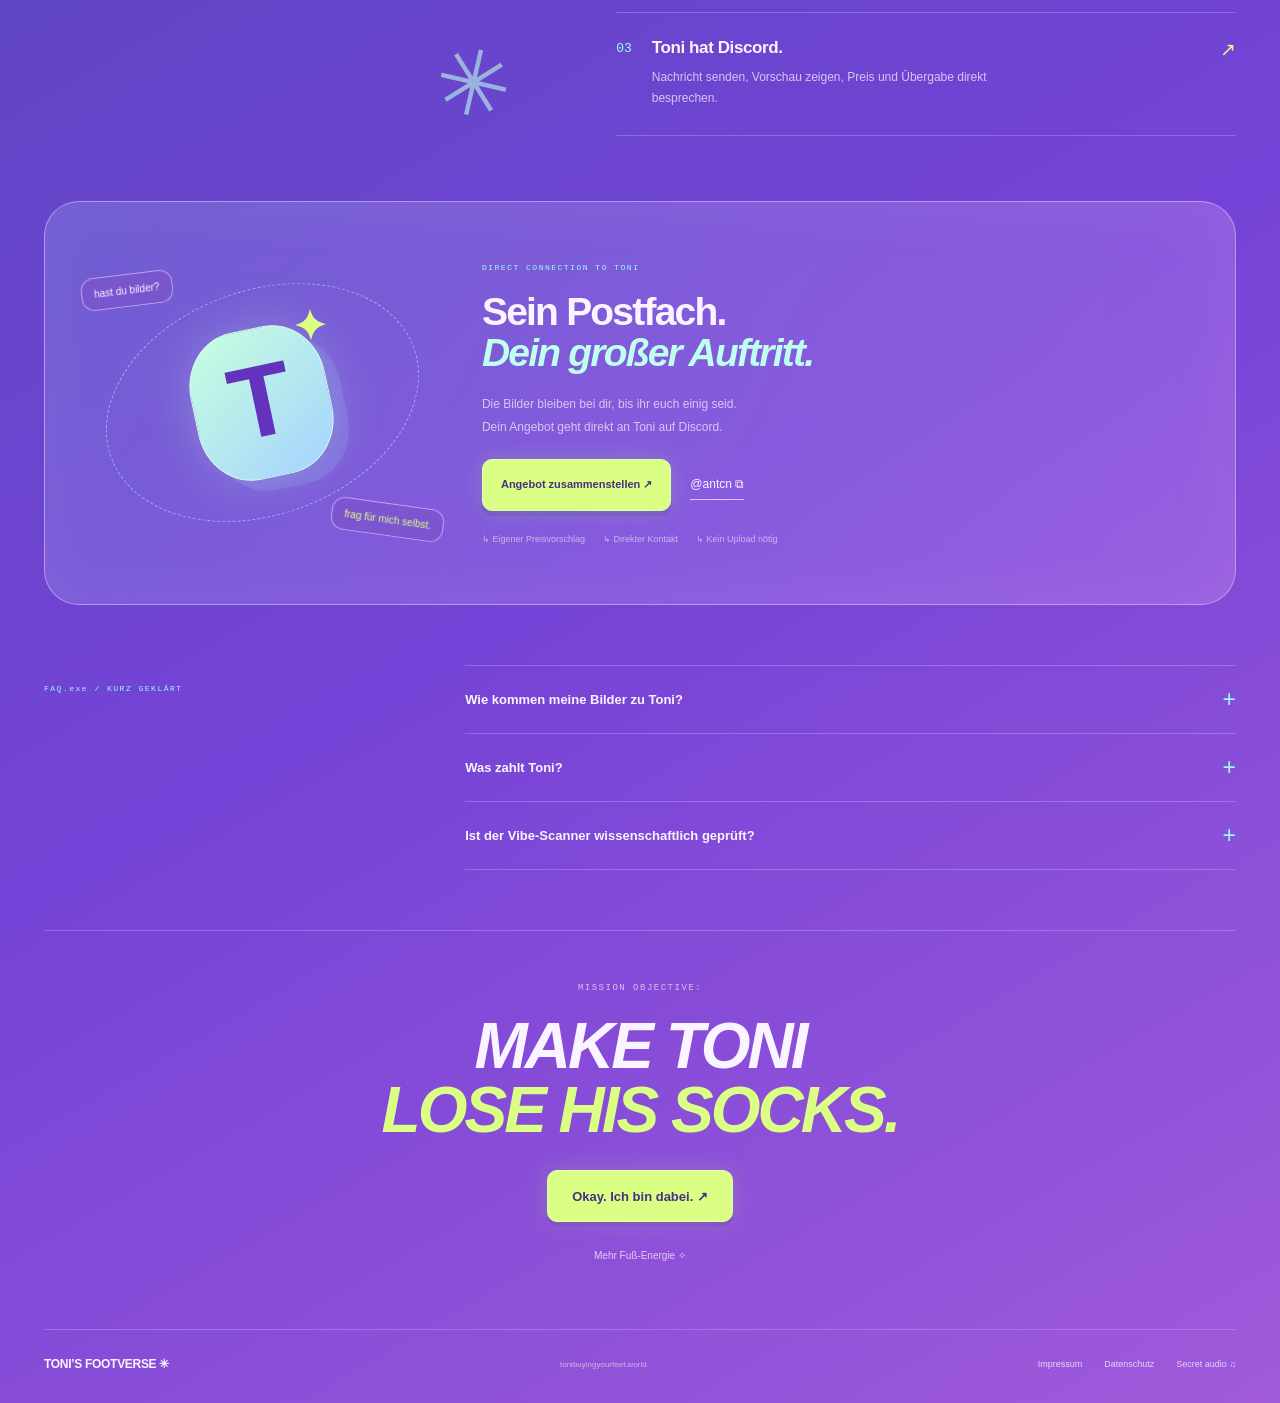
==== commit 66a55d40: "Add files via upload" ====
--- a/casino.html
+++ b/casino.html
@@ -1,6 +1,6 @@
-<!doctype html><html lang="de"><head><meta charset="utf-8"><meta name="viewport" content="width=device-width,initial-scale=1"><meta name="theme-color" content="#6338e6"><meta name="description" content="Tonis Socksino: fünf Spiele, kostenlose Feet Coins und sehr spezielle Lebensentscheidungen."><title>SOCKSINO — Tonis Spielhalle</title><link rel="icon" href="assets/favicon.svg"><link rel="stylesheet" href="styles.css?v=8"><meta property="og:type" content="website"><meta property="og:locale" content="de_AT"><meta property="og:site_name" content="Toni’s Footverse"><meta property="og:title" content="Toni hat ein Socksino eröffnet. Natürlich."><meta property="og:description" content="Slots, Glücksrad, Münzwurf, Würfel und Socken-Minen. Fünf Spiele mit kostenlosen Feet Coins. Null Finanzplan."><meta property="og:url" content="https://tonibuyingyourfeet.world/"><meta property="og:image" content="https://tonibuyingyourfeet.world/assets/footverse-share-v5.png"><meta property="og:image:width" content="1200"><meta property="og:image:height" content="630"><meta property="og:image:alt" content="Toni hat das Internet falsch benutzt. Fünf Spiele, null Plan."><meta name="twitter:card" content="summary_large_image"><link rel="canonical" href="https://tonibuyingyourfeet.world/"><script>
-'use strict';
-const game=location.hash.slice(1).replace(/^sockpot-/, '');
-const allowed=['slots','wheel','coin','dice','mines'];
-location.replace('index.html#sockpot'+(allowed.includes(game)?'-'+game:''));
-</script></head><body><main class="legal shell"><p class="micro">SOCKSINO / UMGEZOGEN</p><h1>Die Spiele sind direkt im Footverse.</h1><p><a href="index.html#sockpot">Zur Spielhalle auf der Hauptseite →</a></p></main></body></html>
+<!doctype html><html lang="de"><head><meta charset="utf-8"><meta name="viewport" content="width=device-width,initial-scale=1"><meta name="theme-color" content="#6338e6"><meta name="description" content="Tonis Socksino: sechs Spiele, kostenlose Feet Coins und sehr spezielle Lebensentscheidungen."><title>SOCKSINO — Tonis Spielhalle</title><link rel="icon" href="assets/favicon.svg"><link rel="stylesheet" href="styles.css?v=10"><meta property="og:type" content="website"><meta property="og:locale" content="de_AT"><meta property="og:site_name" content="Toni’s Footverse"><meta property="og:title" content="Toni hat ein Socksino eröffnet. Natürlich."><meta property="og:description" content="Foot Road, Slots, Glücksrad, Münzwurf, Würfel und Socken-Minen. Sechs Spiele mit kostenlosen Feet Coins. Null Finanzplan."><meta property="og:url" content="https://tonibuyingyourfeet.world/"><meta property="og:image" content="https://tonibuyingyourfeet.world/assets/footverse-share-v9.png"><meta property="og:image:width" content="1200"><meta property="og:image:height" content="630"><meta property="og:image:alt" content="Toni hat das Internet falsch benutzt. Sechs Spiele, null Plan."><meta name="twitter:card" content="summary_large_image"><link rel="canonical" href="https://tonibuyingyourfeet.world/"><script>
+'use strict';
+const game=location.hash.slice(1).replace(/^sockpot-/, '');
+const allowed=['slots','wheel','coin','dice','mines','road'];
+location.replace('index.html#sockpot'+(allowed.includes(game)?'-'+game:''));
+</script></head><body><main class="legal shell"><p class="micro">SOCKSINO / UMGEZOGEN</p><h1>Die Spiele sind direkt im Footverse.</h1><p><a href="index.html#sockpot">Zur Spielhalle auf der Hauptseite →</a></p></main></body></html>
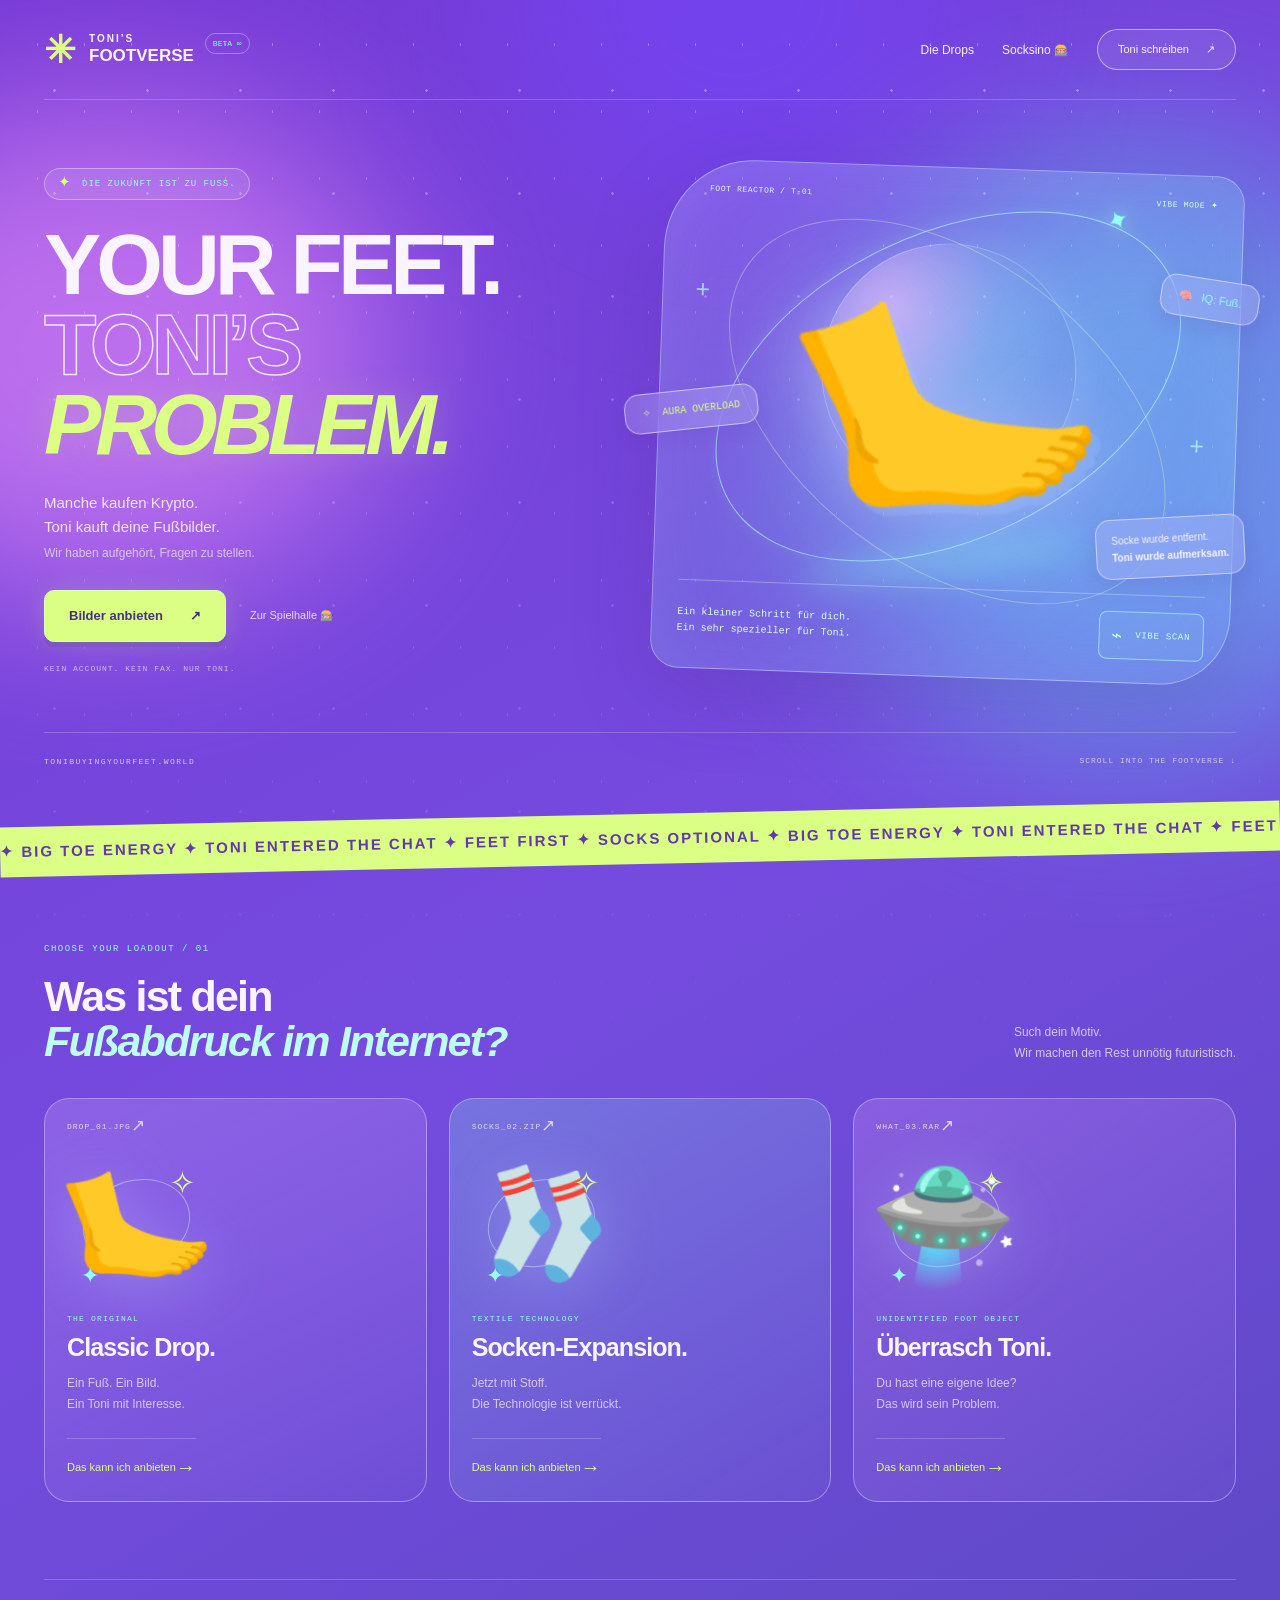
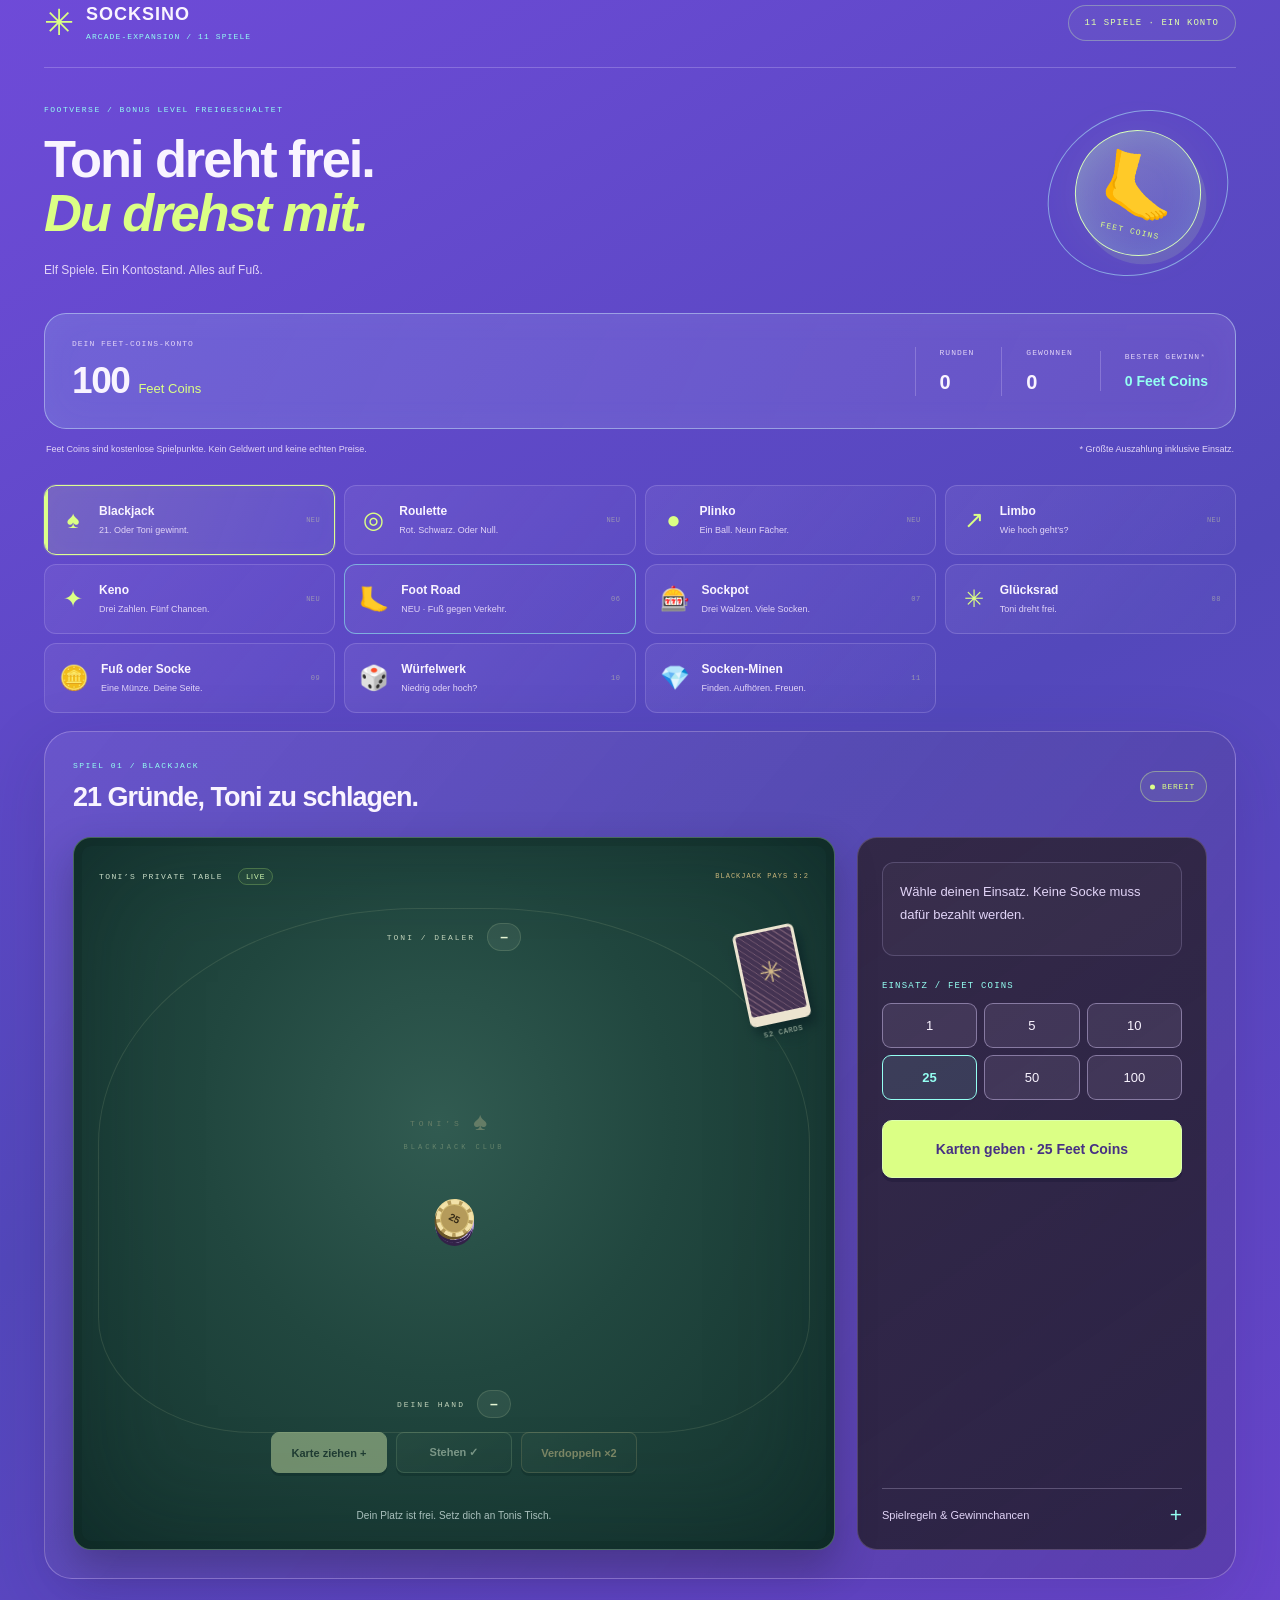
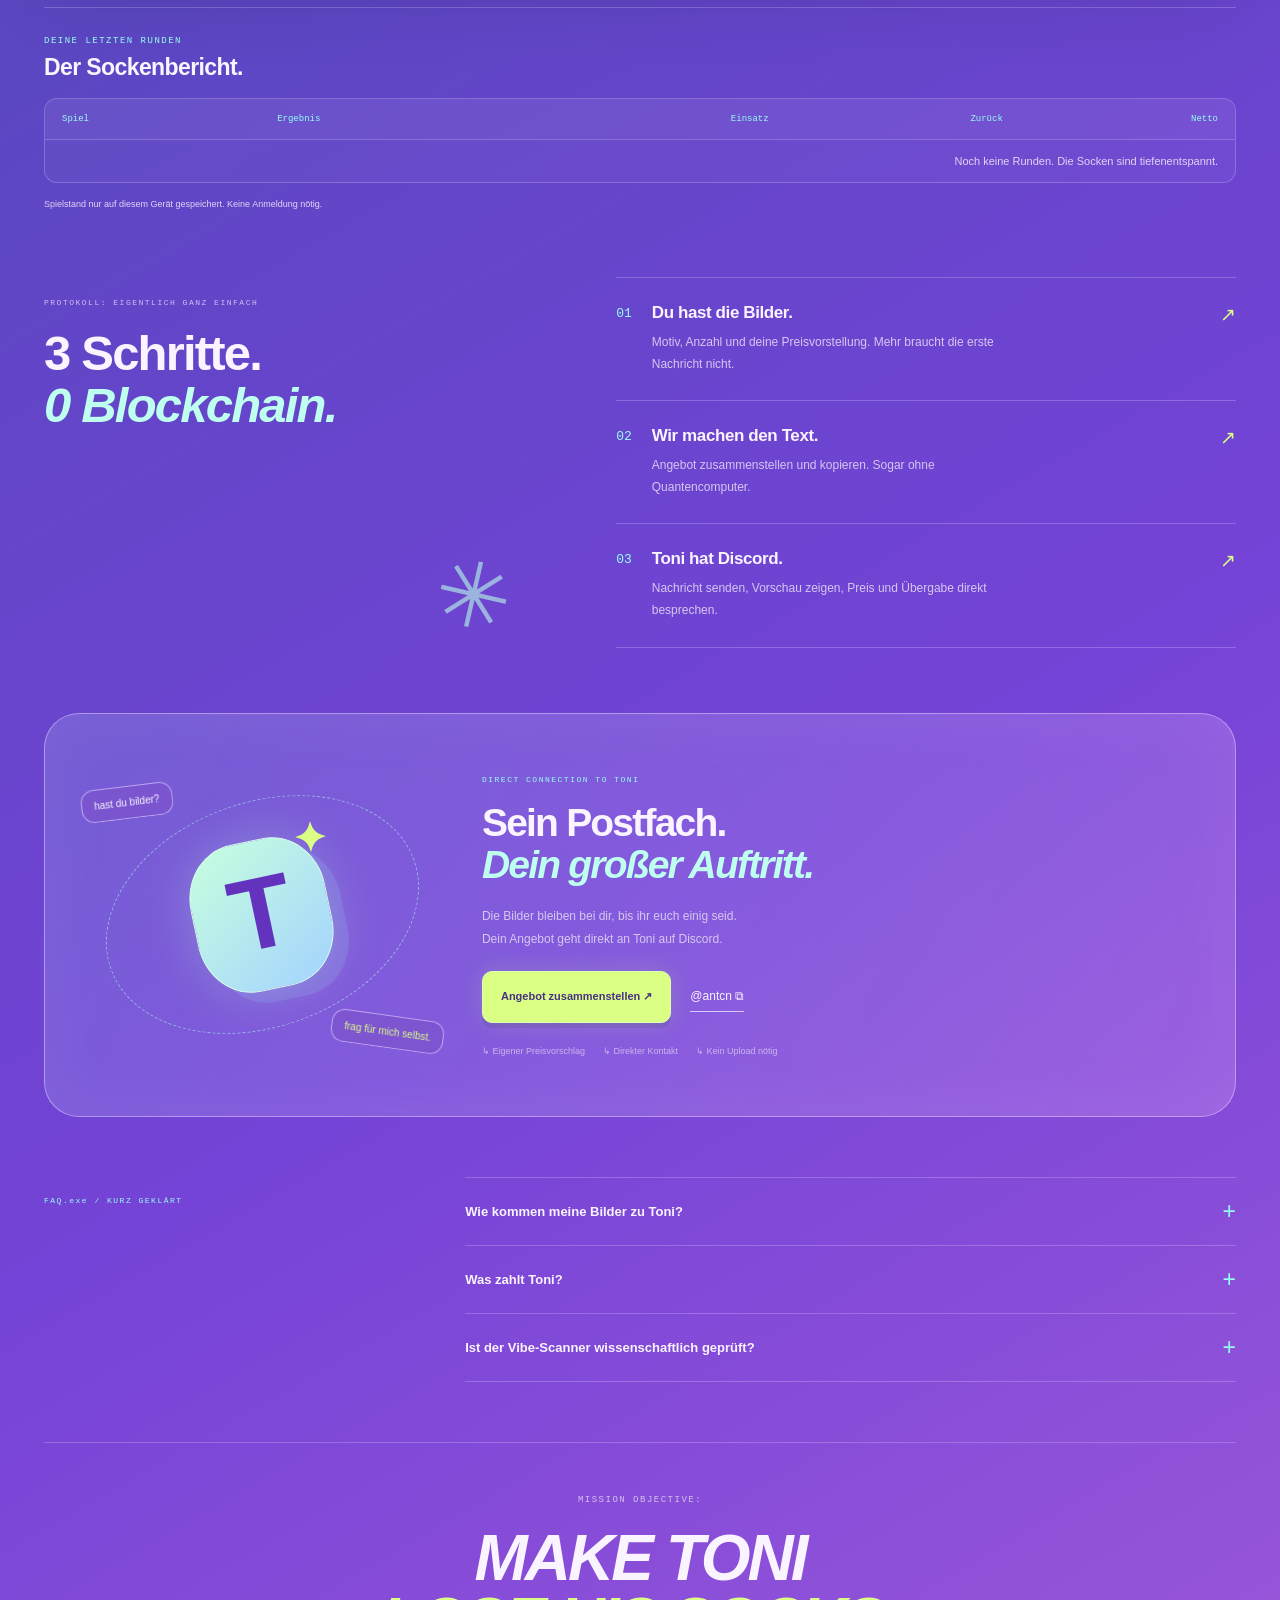
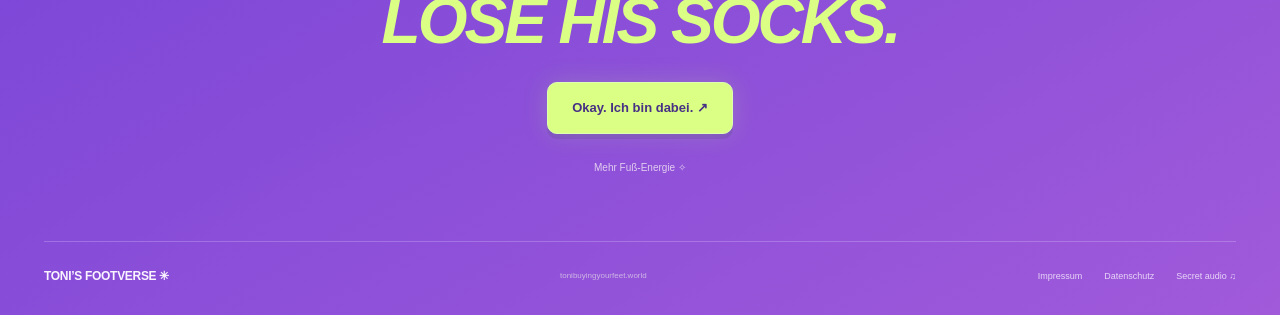
==== commit 61fe3f91: "Add files via upload" ====
--- a/casino.html
+++ b/casino.html
@@ -1,6 +1,6 @@
-<!doctype html><html lang="de"><head><meta charset="utf-8"><meta name="viewport" content="width=device-width,initial-scale=1"><meta name="theme-color" content="#6338e6"><meta name="description" content="Tonis Socksino: sechs Spiele, kostenlose Feet Coins und sehr spezielle Lebensentscheidungen."><title>SOCKSINO — Tonis Spielhalle</title><link rel="icon" href="assets/favicon.svg"><link rel="stylesheet" href="styles.css?v=10"><meta property="og:type" content="website"><meta property="og:locale" content="de_AT"><meta property="og:site_name" content="Toni’s Footverse"><meta property="og:title" content="Toni hat ein Socksino eröffnet. Natürlich."><meta property="og:description" content="Foot Road, Slots, Glücksrad, Münzwurf, Würfel und Socken-Minen. Sechs Spiele mit kostenlosen Feet Coins. Null Finanzplan."><meta property="og:url" content="https://tonibuyingyourfeet.world/"><meta property="og:image" content="https://tonibuyingyourfeet.world/assets/footverse-share-v9.png"><meta property="og:image:width" content="1200"><meta property="og:image:height" content="630"><meta property="og:image:alt" content="Toni hat das Internet falsch benutzt. Sechs Spiele, null Plan."><meta name="twitter:card" content="summary_large_image"><link rel="canonical" href="https://tonibuyingyourfeet.world/"><script>
+<!doctype html><html lang="de"><head><meta charset="utf-8"><meta name="viewport" content="width=device-width,initial-scale=1"><meta name="theme-color" content="#6338e6"><meta name="description" content="Tonis Socksino: elf Spiele, kostenlose Feet Coins und sehr spezielle Lebensentscheidungen."><title>SOCKSINO — Tonis Spielhalle</title><link rel="icon" href="assets/favicon.svg"><link rel="stylesheet" href="styles.css?v=10"><meta property="og:type" content="website"><meta property="og:locale" content="de_AT"><meta property="og:site_name" content="Toni’s Footverse"><meta property="og:title" content="Toni hat ein Socksino eröffnet. Natürlich."><meta property="og:description" content="Foot Road, Slots, Glücksrad, Münzwurf, Würfel und Socken-Minen. Elf Spiele mit kostenlosen Feet Coins. Null Finanzplan."><meta property="og:url" content="https://tonibuyingyourfeet.world/"><meta property="og:image" content="https://tonibuyingyourfeet.world/assets/footverse-share-v9.png"><meta property="og:image:width" content="1200"><meta property="og:image:height" content="630"><meta property="og:image:alt" content="Toni hat das Internet falsch benutzt. Elf Spiele, null Plan."><meta name="twitter:card" content="summary_large_image"><link rel="canonical" href="https://tonibuyingyourfeet.world/"><script>
 'use strict';
 const game=location.hash.slice(1).replace(/^sockpot-/, '');
-const allowed=['slots','wheel','coin','dice','mines','road'];
+const allowed=['blackjack','roulette','plinko','limbo','keno','slots','wheel','coin','dice','mines','road'];
 location.replace('index.html#sockpot'+(allowed.includes(game)?'-'+game:''));
 </script></head><body><main class="legal shell"><p class="micro">SOCKSINO / UMGEZOGEN</p><h1>Die Spiele sind direkt im Footverse.</h1><p><a href="index.html#sockpot">Zur Spielhalle auf der Hauptseite →</a></p></main></body></html>
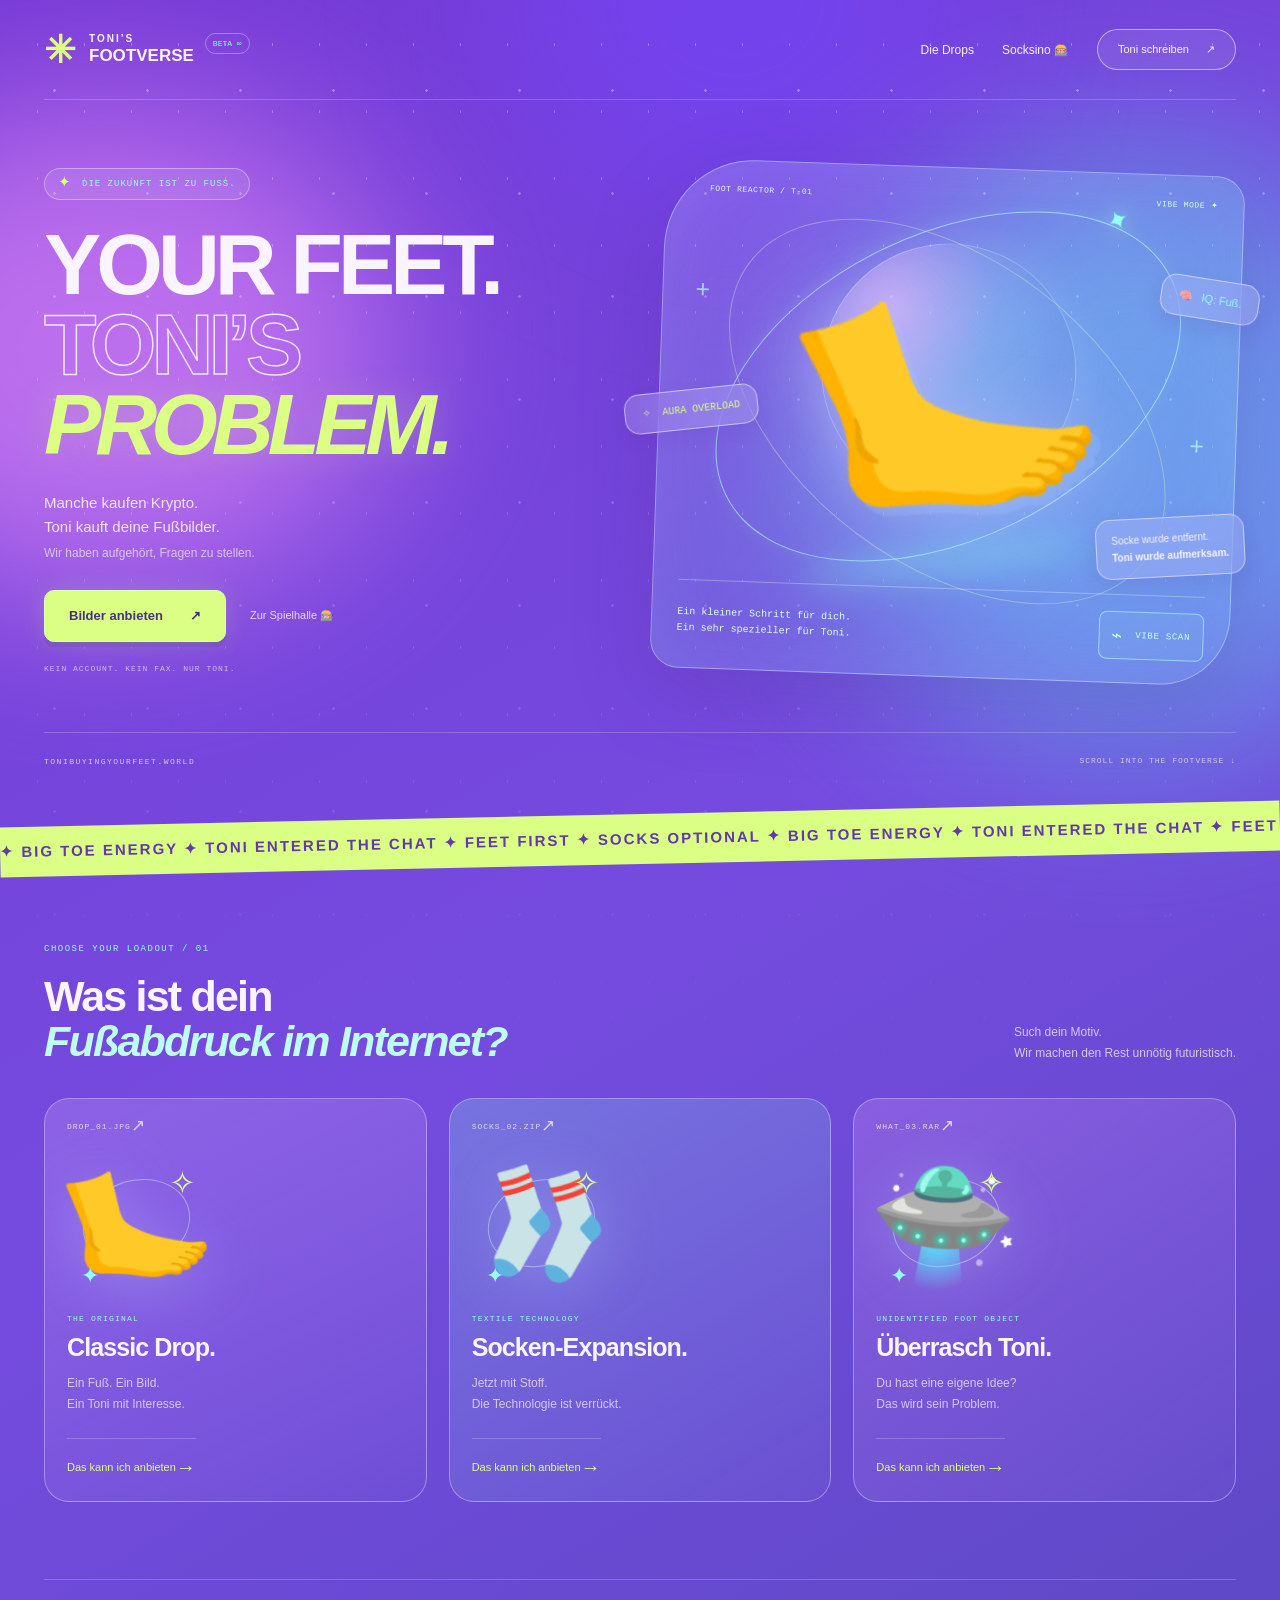
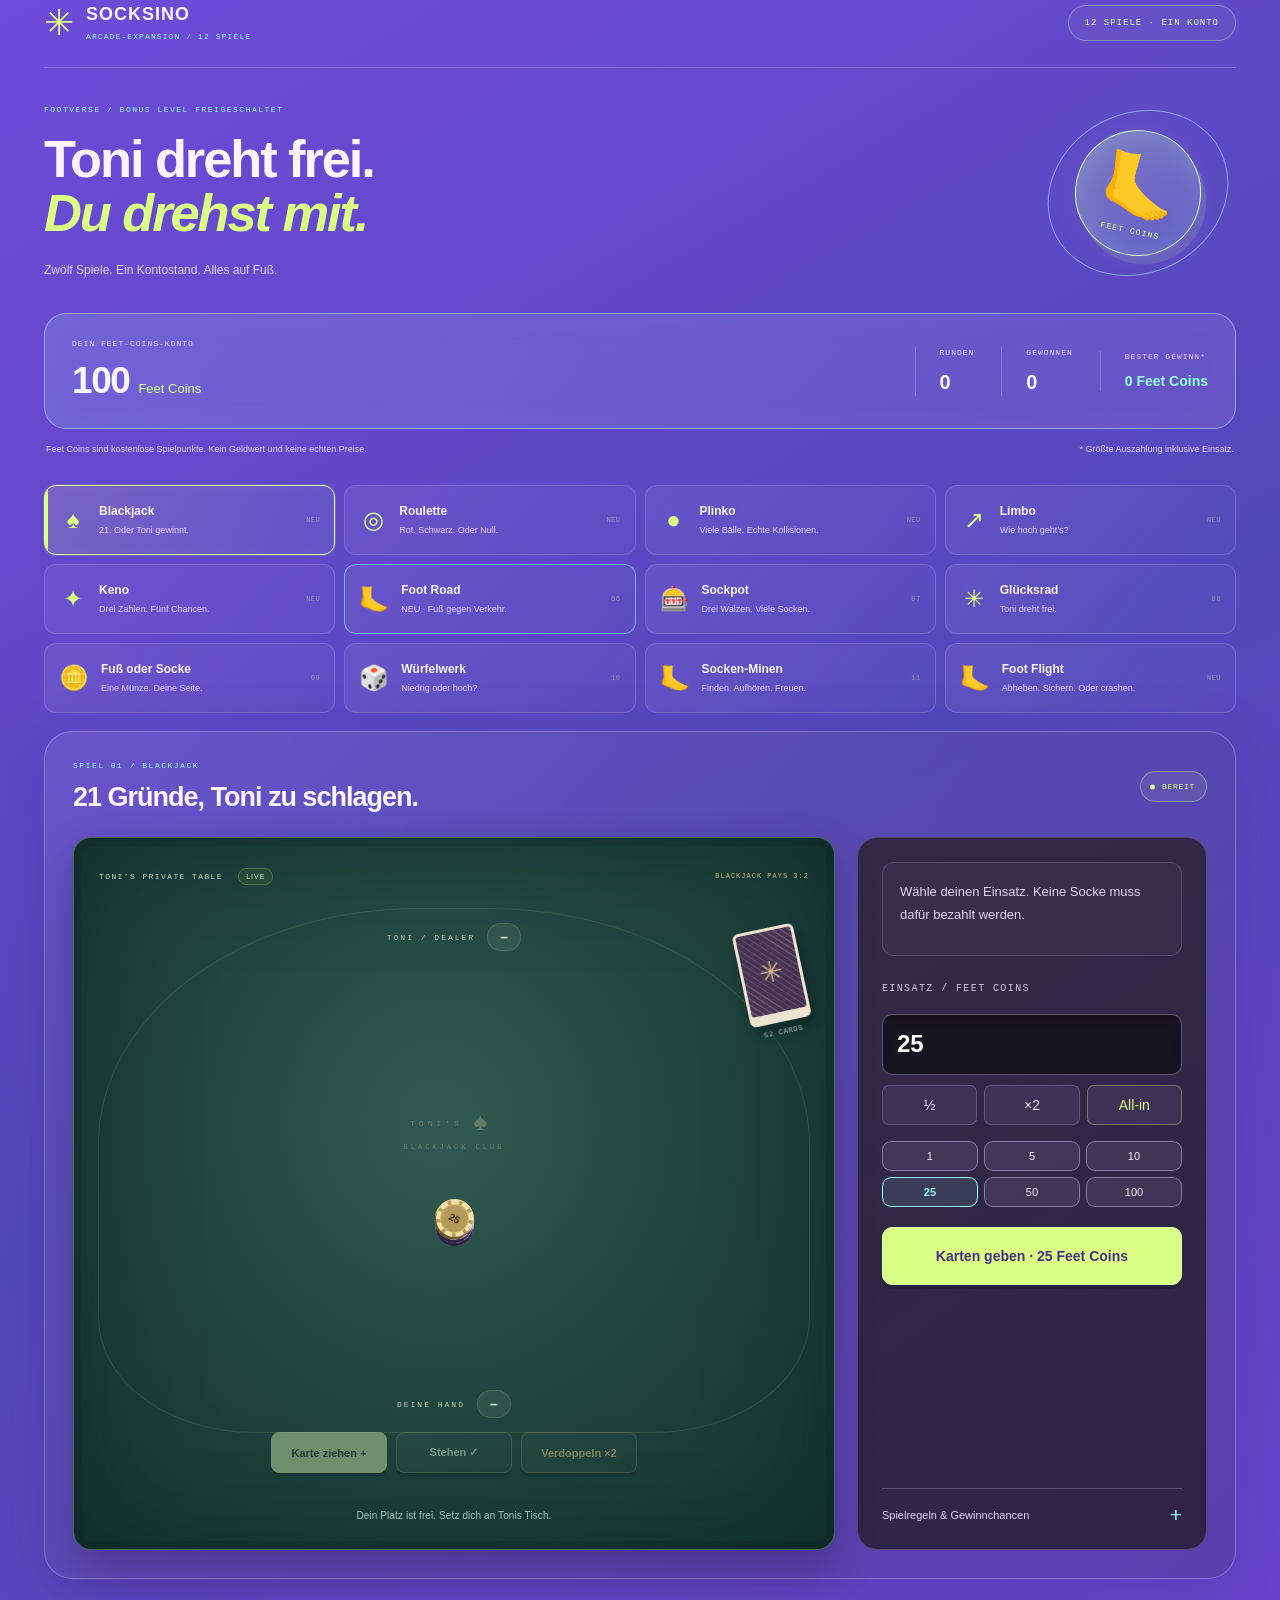
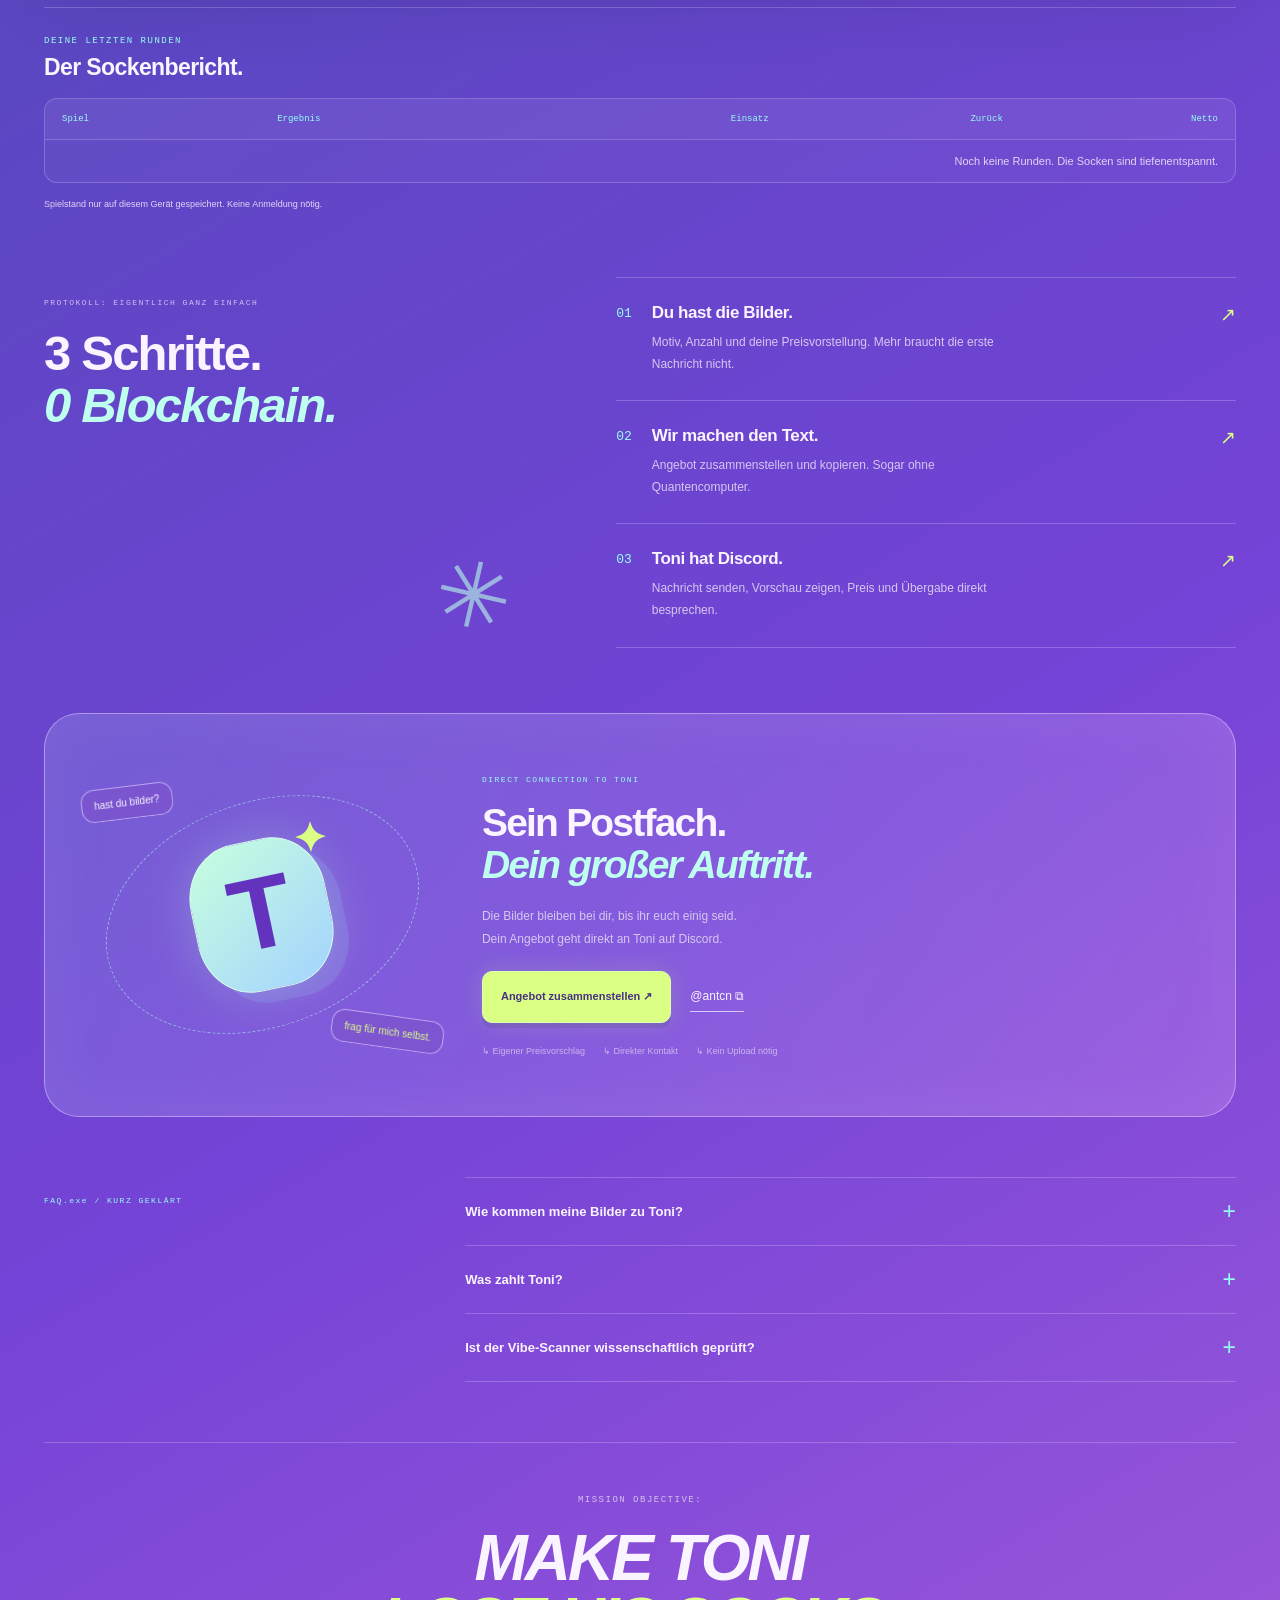
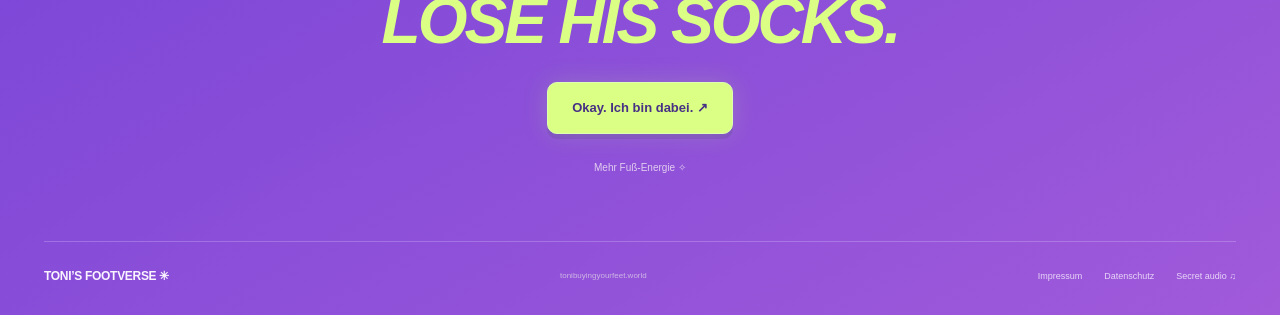
==== commit 82471bd2: "Add files via upload" ====
--- a/casino.html
+++ b/casino.html
@@ -1,6 +1,6 @@
-<!doctype html><html lang="de"><head><meta charset="utf-8"><meta name="viewport" content="width=device-width,initial-scale=1"><meta name="theme-color" content="#6338e6"><meta name="description" content="Tonis Socksino: elf Spiele, kostenlose Feet Coins und sehr spezielle Lebensentscheidungen."><title>SOCKSINO — Tonis Spielhalle</title><link rel="icon" href="assets/favicon.svg"><link rel="stylesheet" href="styles.css?v=10"><meta property="og:type" content="website"><meta property="og:locale" content="de_AT"><meta property="og:site_name" content="Toni’s Footverse"><meta property="og:title" content="Toni hat ein Socksino eröffnet. Natürlich."><meta property="og:description" content="Foot Road, Slots, Glücksrad, Münzwurf, Würfel und Socken-Minen. Elf Spiele mit kostenlosen Feet Coins. Null Finanzplan."><meta property="og:url" content="https://tonibuyingyourfeet.world/"><meta property="og:image" content="https://tonibuyingyourfeet.world/assets/footverse-share-v9.png"><meta property="og:image:width" content="1200"><meta property="og:image:height" content="630"><meta property="og:image:alt" content="Toni hat das Internet falsch benutzt. Elf Spiele, null Plan."><meta name="twitter:card" content="summary_large_image"><link rel="canonical" href="https://tonibuyingyourfeet.world/"><script>
+<!doctype html><html lang="de"><head><meta charset="utf-8"><meta name="viewport" content="width=device-width,initial-scale=1"><meta name="theme-color" content="#6338e6"><meta name="description" content="Tonis Socksino: zwölf Spiele, kostenlose Feet Coins und sehr spezielle Lebensentscheidungen."><title>SOCKSINO — Tonis Spielhalle</title><link rel="icon" href="assets/favicon.svg"><link rel="stylesheet" href="styles.css?v=10"><meta property="og:type" content="website"><meta property="og:locale" content="de_AT"><meta property="og:site_name" content="Toni’s Footverse"><meta property="og:title" content="Toni hat ein Socksino eröffnet. Natürlich."><meta property="og:description" content="Foot Road, Slots, Glücksrad, Münzwurf, Würfel und Socken-Minen. Zwölf Spiele mit kostenlosen Feet Coins. Null Finanzplan."><meta property="og:url" content="https://tonibuyingyourfeet.world/"><meta property="og:image" content="https://tonibuyingyourfeet.world/assets/footverse-share-v9.png"><meta property="og:image:width" content="1200"><meta property="og:image:height" content="630"><meta property="og:image:alt" content="Toni hat das Internet falsch benutzt. Zwölf Spiele, null Plan."><meta name="twitter:card" content="summary_large_image"><link rel="canonical" href="https://tonibuyingyourfeet.world/"><script>
 'use strict';
 const game=location.hash.slice(1).replace(/^sockpot-/, '');
-const allowed=['blackjack','roulette','plinko','limbo','keno','slots','wheel','coin','dice','mines','road'];
+const allowed=['blackjack','roulette','plinko','limbo','keno','slots','wheel','coin','dice','mines','road','flight'];
 location.replace('index.html#sockpot'+(allowed.includes(game)?'-'+game:''));
 </script></head><body><main class="legal shell"><p class="micro">SOCKSINO / UMGEZOGEN</p><h1>Die Spiele sind direkt im Footverse.</h1><p><a href="index.html#sockpot">Zur Spielhalle auf der Hauptseite →</a></p></main></body></html>
